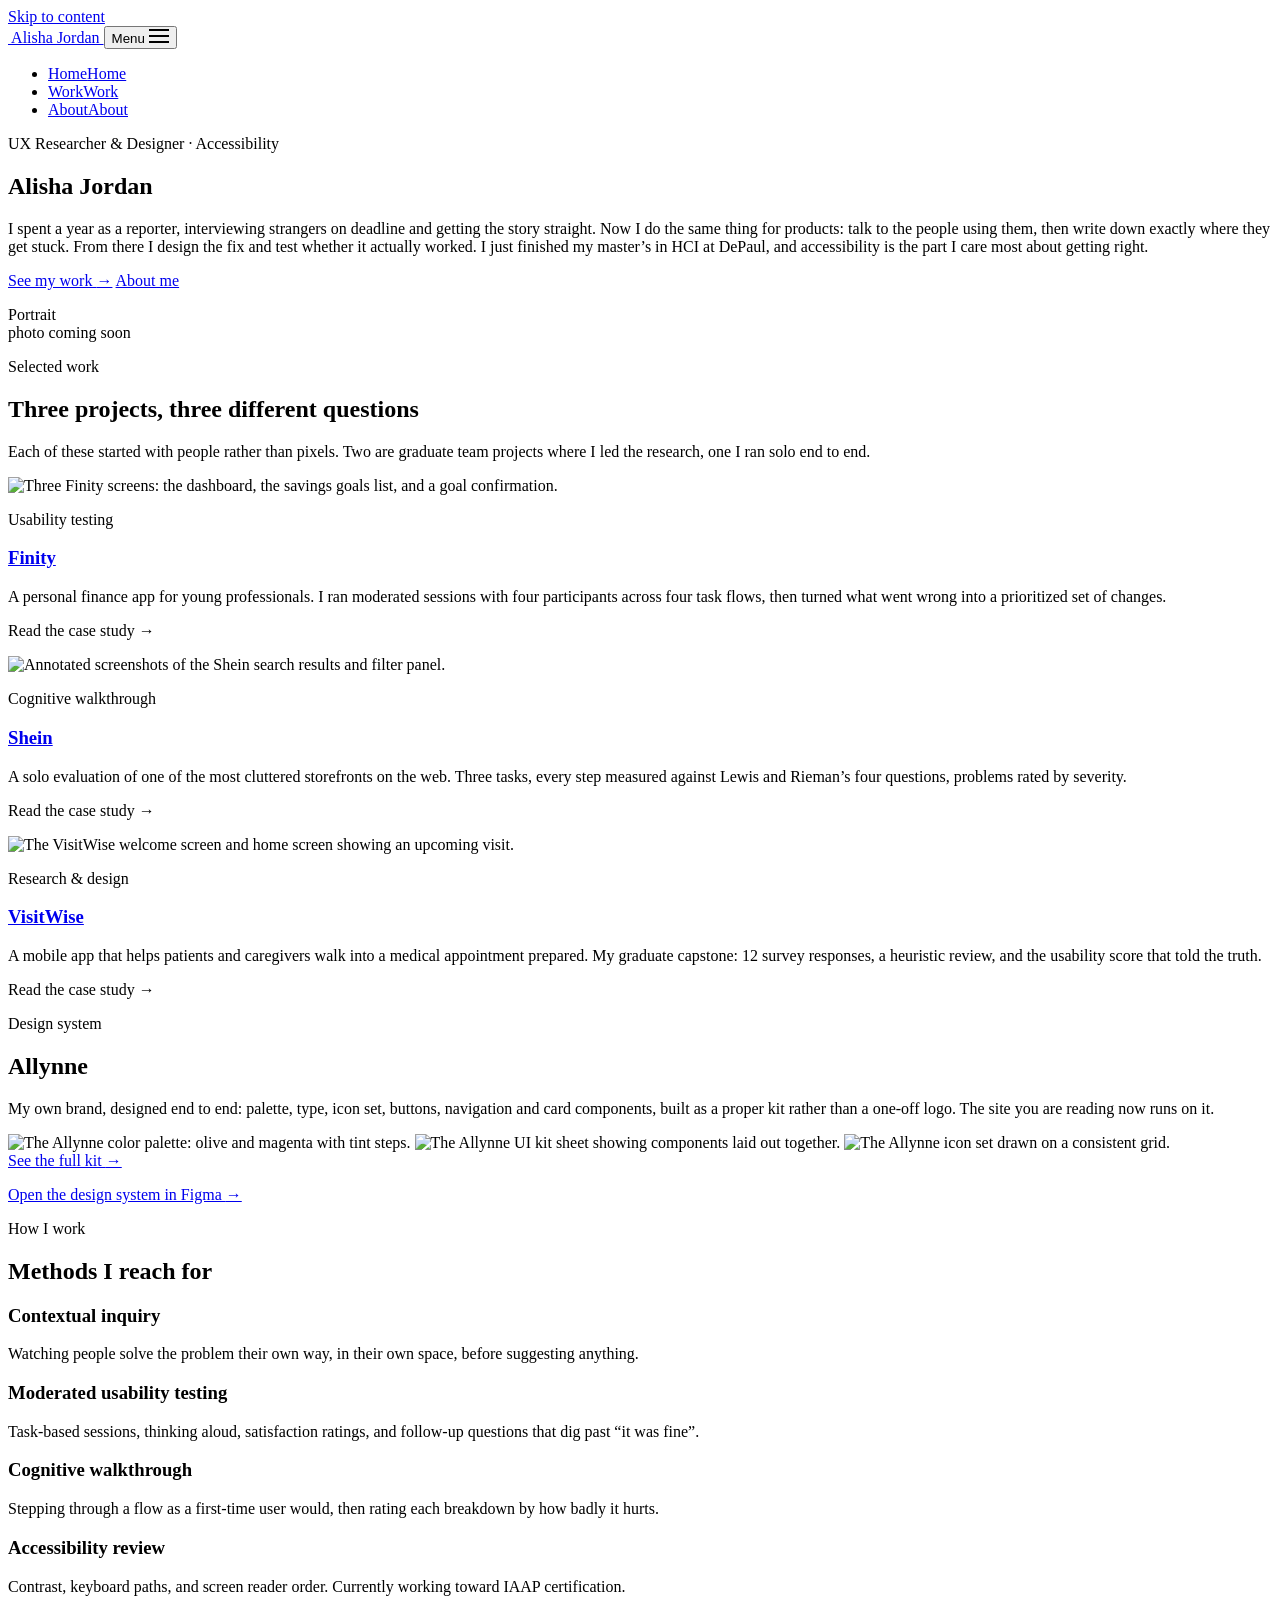
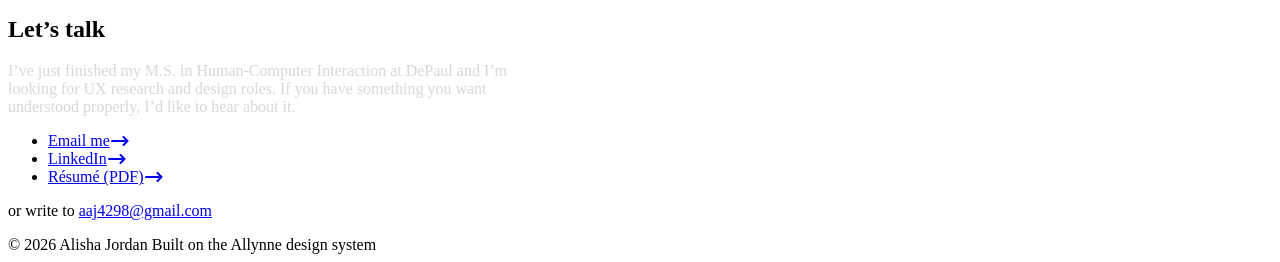
==== index.html @ c5fffb71 "Add files via upload" ====
<!DOCTYPE html>
<html lang="en">
<head>
<meta charset="utf-8">
<meta name="viewport" content="width=device-width, initial-scale=1">
<title>Alisha Jordan — UX Researcher &amp; Designer</title>
<meta name="description" content="Alisha Jordan is a UX researcher focused on accessibility. Case studies in usability testing, contextual inquiry and cognitive walkthrough.">
<link rel="icon" href="assets/img/favicon.png" type="image/png">
<link rel="stylesheet" href="css/style.css">
<script>document.documentElement.className += ' js';</script>
</head>
<body>

<a class="skip-link" href="#main">Skip to content</a>

<header class="nav">
  <div class="wrap nav__inner">
    <a class="nav__brand" href="index.html">
      <img src="assets/img/allynne-logo.png" alt="" width="34" aria-hidden="true">
      Alisha Jordan
    </a>

    <button class="nav__toggle" type="button" aria-expanded="false" aria-controls="nav-links">
      <span class="visually-hidden">Menu</span>
      <svg width="20" height="14" viewBox="0 0 20 14" fill="none" aria-hidden="true">
        <path d="M0 1h20M0 7h20M0 13h20" stroke="currentColor" stroke-width="2"/>
      </svg>
    </button>

    <nav aria-label="Main">
      <ul class="nav__links" id="nav-links">
        <li><a href="index.html" aria-current="page"><span class="nav__sweep" aria-hidden="true"></span><span class="nav__txt">Home</span><span class="nav__txt nav__txt--in" aria-hidden="true">Home</span></a></li>
        <li><a href="work.html"><span class="nav__sweep" aria-hidden="true"></span><span class="nav__txt">Work</span><span class="nav__txt nav__txt--in" aria-hidden="true">Work</span></a></li>
        <li><a href="about.html"><span class="nav__sweep" aria-hidden="true"></span><span class="nav__txt">About</span><span class="nav__txt nav__txt--in" aria-hidden="true">About</span></a></li>
      </ul>
    </nav>
  </div>
</header>

<main id="main">

  <!-- ------------------------------------------------------------ Hero -->
  <section class="hero hero--feature field">
    <div class="grain" aria-hidden="true"></div>
    <div class="wrap hero__grid">
      <div>
        <p class="hero__kicker rise" style="--d:.05s">UX Researcher &amp; Designer &middot; Accessibility</p>
        <h1 class="rise" style="--d:.14s">Alisha&nbsp;Jordan</h1>
        <p class="hero__lede rise" style="--d:.26s">
          I spent a year as a reporter, interviewing strangers on deadline and
          getting the story straight. Now I do the same thing for products:
          talk to the people using them, then write down exactly
          <span class="accent">where they get stuck</span>. From there I design
          the fix and test whether it actually worked. I just finished my
          master&rsquo;s in HCI at DePaul, and accessibility is the part I care
          most about getting right.
        </p>
        <div class="hero__actions rise" style="--d:.38s">
          <a class="btn" href="work.html">See my work <span class="arrow" aria-hidden="true">&rarr;</span></a>
          <a class="btn btn--ghost" href="about.html">About me</a>
        </div>
      </div>

      <div class="arch hero__portrait rise" style="--d:.32s">
        <!-- Professional photos arriving end of August; swap the <img> in here. -->
        <p>Portrait<br><span style="color:var(--ink-faint)">photo coming soon</span></p>
      </div>
    </div>
  </section>


  <!-- ---------------------------------------------------- Featured work -->
  <section class="section section--alt section--lift">
    <div class="wrap">
      <p class="eyebrow">Selected work</p>
      <h2>Three projects, three different questions</h2>
      <p class="prose" style="margin-top:var(--sp-3); color:var(--ink-soft);">
        Each of these started with people rather than pixels. Two are graduate team
        projects where I led the research, one I ran solo end to end.
      </p>

      <div class="cards cards--3" style="margin-top:var(--sp-6);">

        <article class="card reveal">
          <div class="card__media">
            <img src="assets/img/finity/card-thumb.jpg" alt="Three Finity screens: the dashboard, the savings goals list, and a goal confirmation." width="1200" height="750">
          </div>
          <div class="card__body">
            <p class="card__meta">Usability testing</p>
            <h3><a href="work/finity.html">Finity</a></h3>
            <p>
              A personal finance app for young professionals. I ran moderated
              sessions with four participants across four task flows, then turned
              what went wrong into a prioritized set of changes.
            </p>
            <p class="card__foot">Read the case study &rarr;</p>
          </div>
        </article>

        <article class="card reveal">
          <div class="card__media">
            <img src="assets/img/shein/walkthrough-2.jpg" alt="Annotated screenshots of the Shein search results and filter panel." width="1600" height="900">
          </div>
          <div class="card__body">
            <p class="card__meta">Cognitive walkthrough</p>
            <h3><a href="work/shein.html">Shein</a></h3>
            <p>
              A solo evaluation of one of the most cluttered storefronts on the
              web. Three tasks, every step measured against Lewis and Rieman&rsquo;s
              four questions, problems rated by severity.
            </p>
            <p class="card__foot">Read the case study &rarr;</p>
          </div>
        </article>

        <article class="card reveal">
          <div class="card__media">
            <img src="assets/img/visitwise/card-thumb.png" alt="The VisitWise welcome screen and home screen showing an upcoming visit." loading="lazy" width="894" height="558">
          </div>
          <div class="card__body">
            <p class="card__meta">Research &amp; design</p>
            <h3><a href="work/visitwise.html">VisitWise</a></h3>
            <p>
              A mobile app that helps patients and caregivers walk into a medical
              appointment prepared. My graduate capstone: 12 survey responses, a
              heuristic review, and the usability score that told the truth.
            </p>
            <p class="card__foot">Read the case study &rarr;</p>
          </div>
        </article>

      </div>
    </div>
  </section>

  <!-- ------------------------------------------------------ Design system -->
  <section class="section">
    <div class="wrap">
      <p class="eyebrow">Design system</p>
      <h2>Allynne</h2>
      <p class="prose" style="margin-top:var(--sp-3); color:var(--ink-soft);">
        My own brand, designed end to end: palette, type, icon set, buttons,
        navigation and card components, built as a proper kit rather than a
        one-off logo. The site you are reading now runs on it.
      </p>

      <div class="ds-strip">
        <img src="assets/img/allynne/palette.jpg" alt="The Allynne color palette: olive and magenta with tint steps." loading="lazy" width="1400" height="1171">
        <img src="assets/img/allynne/ui-kit.jpg" alt="The Allynne UI kit sheet showing components laid out together." loading="lazy" width="1400" height="1168">
        <img src="assets/img/allynne/icons.jpg" alt="The Allynne icon set drawn on a consistent grid." loading="lazy" width="948" height="1216">
      </div>

      <p style="margin-top:var(--sp-5)">
        <a class="btn btn--ghost" href="work.html#allynne">See the full kit <span class="arrow" aria-hidden="true">&rarr;</span></a>
      </p>

      <p style="margin-top:var(--sp-4)">
        <a class="link-arrow" href="https://www.figma.com/design/tZJd2OL3poO8KUGOHp6q8k/HCI-472-_-Design-Phase-1?node-id=2003-410&amp;t=NNsHf7MEK6D7reAD-1" rel="noopener">
          Open the design system in Figma <span aria-hidden="true">&rarr;</span>
        </a>
      </p>
    </div>
  </section>

  <!-- --------------------------------------------------------- Methods -->
  <section class="section section--alt">
    <div class="wrap">
      <p class="eyebrow">How I work</p>
      <h2>Methods I reach for</h2>

      <div class="methods">
        <div class="method reveal">
          <h3>Contextual inquiry</h3>
          <p>Watching people solve the problem their own way, in their own space, before suggesting anything.</p>
        </div>
        <div class="method reveal">
          <h3>Moderated usability testing</h3>
          <p>Task-based sessions, thinking aloud, satisfaction ratings, and follow-up questions that dig past &ldquo;it was fine&rdquo;.</p>
        </div>
        <div class="method reveal">
          <h3>Cognitive walkthrough</h3>
          <p>Stepping through a flow as a first-time user would, then rating each breakdown by how badly it hurts.</p>
        </div>
        <div class="method reveal">
          <h3>Accessibility review</h3>
          <p>Contrast, keyboard paths, and screen reader order. Currently working toward IAAP certification.</p>
        </div>
      </div>
    </div>
  </section>

</main>

<!-- ------------------------------------------------------------- Footer -->
<footer class="footer">
  <div class="wrap footer__grid">
    <div>
      <h2>Let&rsquo;s talk</h2>
      <p style="color:#D8D8D8; max-width:32rem;">
        I&rsquo;ve just finished my M.S. in Human-Computer Interaction at DePaul
        and I&rsquo;m looking for UX research and design roles. If you have something
        you want understood properly, I&rsquo;d like to hear about it.
      </p>
    </div>
    <div>
      <ul class="footer__contact">
        <li><a class="cta cta--primary" href="mailto:aaj4298@gmail.com">
          <span class="cta__fill" aria-hidden="true"></span>
          <span class="cta__label">Email me</span><svg class="cta__arrow" width="22" height="10" viewBox="0 0 22 10" fill="none" aria-hidden="true"><path class="cta__shaft" d="M15 5H2" stroke="currentColor" stroke-width="2" stroke-linecap="round"/><path class="cta__head" d="M13.5 1 17.5 5l-4 4" stroke="currentColor" stroke-width="2" stroke-linecap="round" stroke-linejoin="round"/></svg>
        </a></li>
        <li><a class="cta" href="https://www.linkedin.com/in/alishajordan326" rel="noopener">
          <span class="cta__fill" aria-hidden="true"></span>
          <span class="cta__label">LinkedIn</span><svg class="cta__arrow" width="22" height="10" viewBox="0 0 22 10" fill="none" aria-hidden="true"><path class="cta__shaft" d="M15 5H2" stroke="currentColor" stroke-width="2" stroke-linecap="round"/><path class="cta__head" d="M13.5 1 17.5 5l-4 4" stroke="currentColor" stroke-width="2" stroke-linecap="round" stroke-linejoin="round"/></svg>
        </a></li>
        <li><a class="cta" href="assets/docs/alisha-jordan-resume.pdf">
          <span class="cta__fill" aria-hidden="true"></span>
          <span class="cta__label">R&eacute;sum&eacute; (PDF)</span><svg class="cta__arrow" width="22" height="10" viewBox="0 0 22 10" fill="none" aria-hidden="true"><path class="cta__shaft" d="M15 5H2" stroke="currentColor" stroke-width="2" stroke-linecap="round"/><path class="cta__head" d="M13.5 1 17.5 5l-4 4" stroke="currentColor" stroke-width="2" stroke-linecap="round" stroke-linejoin="round"/></svg>
        </a></li>
      </ul>
      <p class="footer__addr">or write to <a href="mailto:aaj4298@gmail.com">aaj4298@gmail.com</a></p>
    </div>
  </div>
  <div class="wrap footer__note">
    <span>&copy; 2026 Alisha Jordan</span>
    <span>Built on the Allynne design system</span>
  </div>
</footer>

<script src="js/main.js"></script>
</body>
</html>
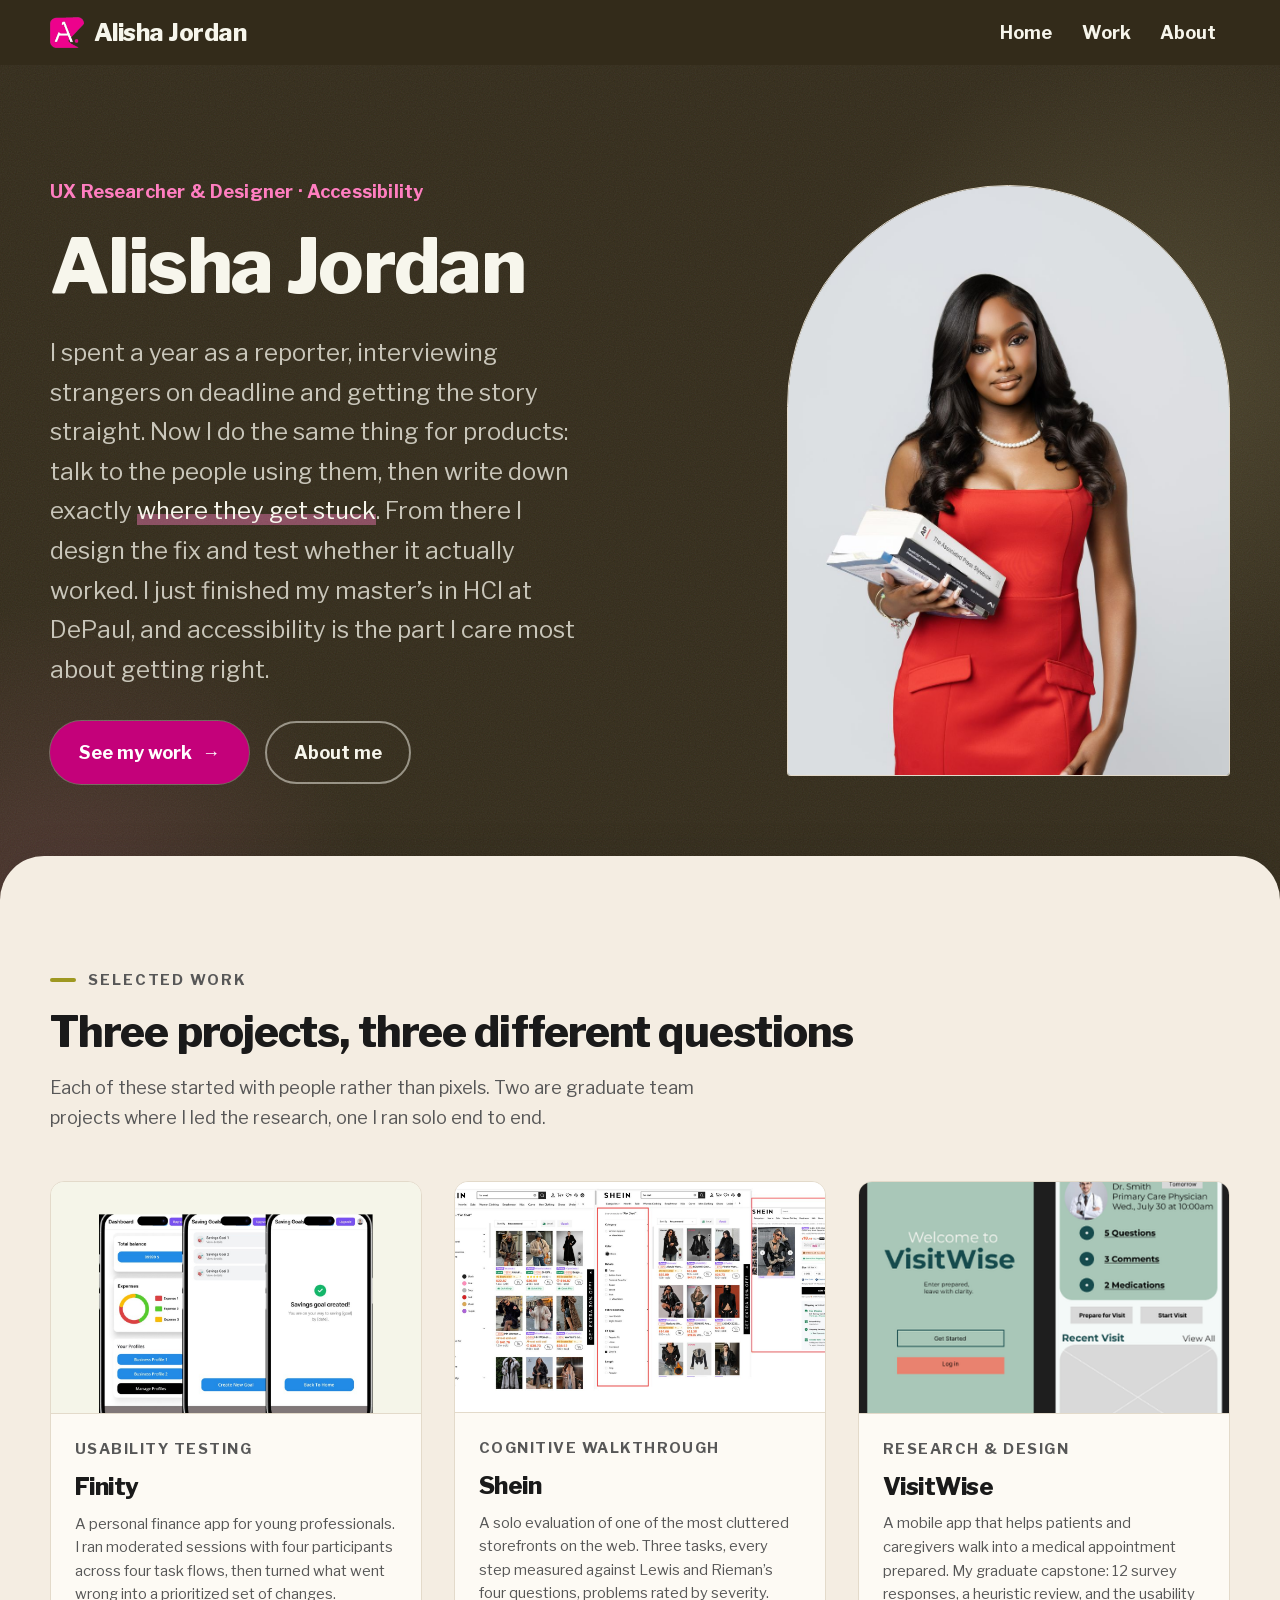
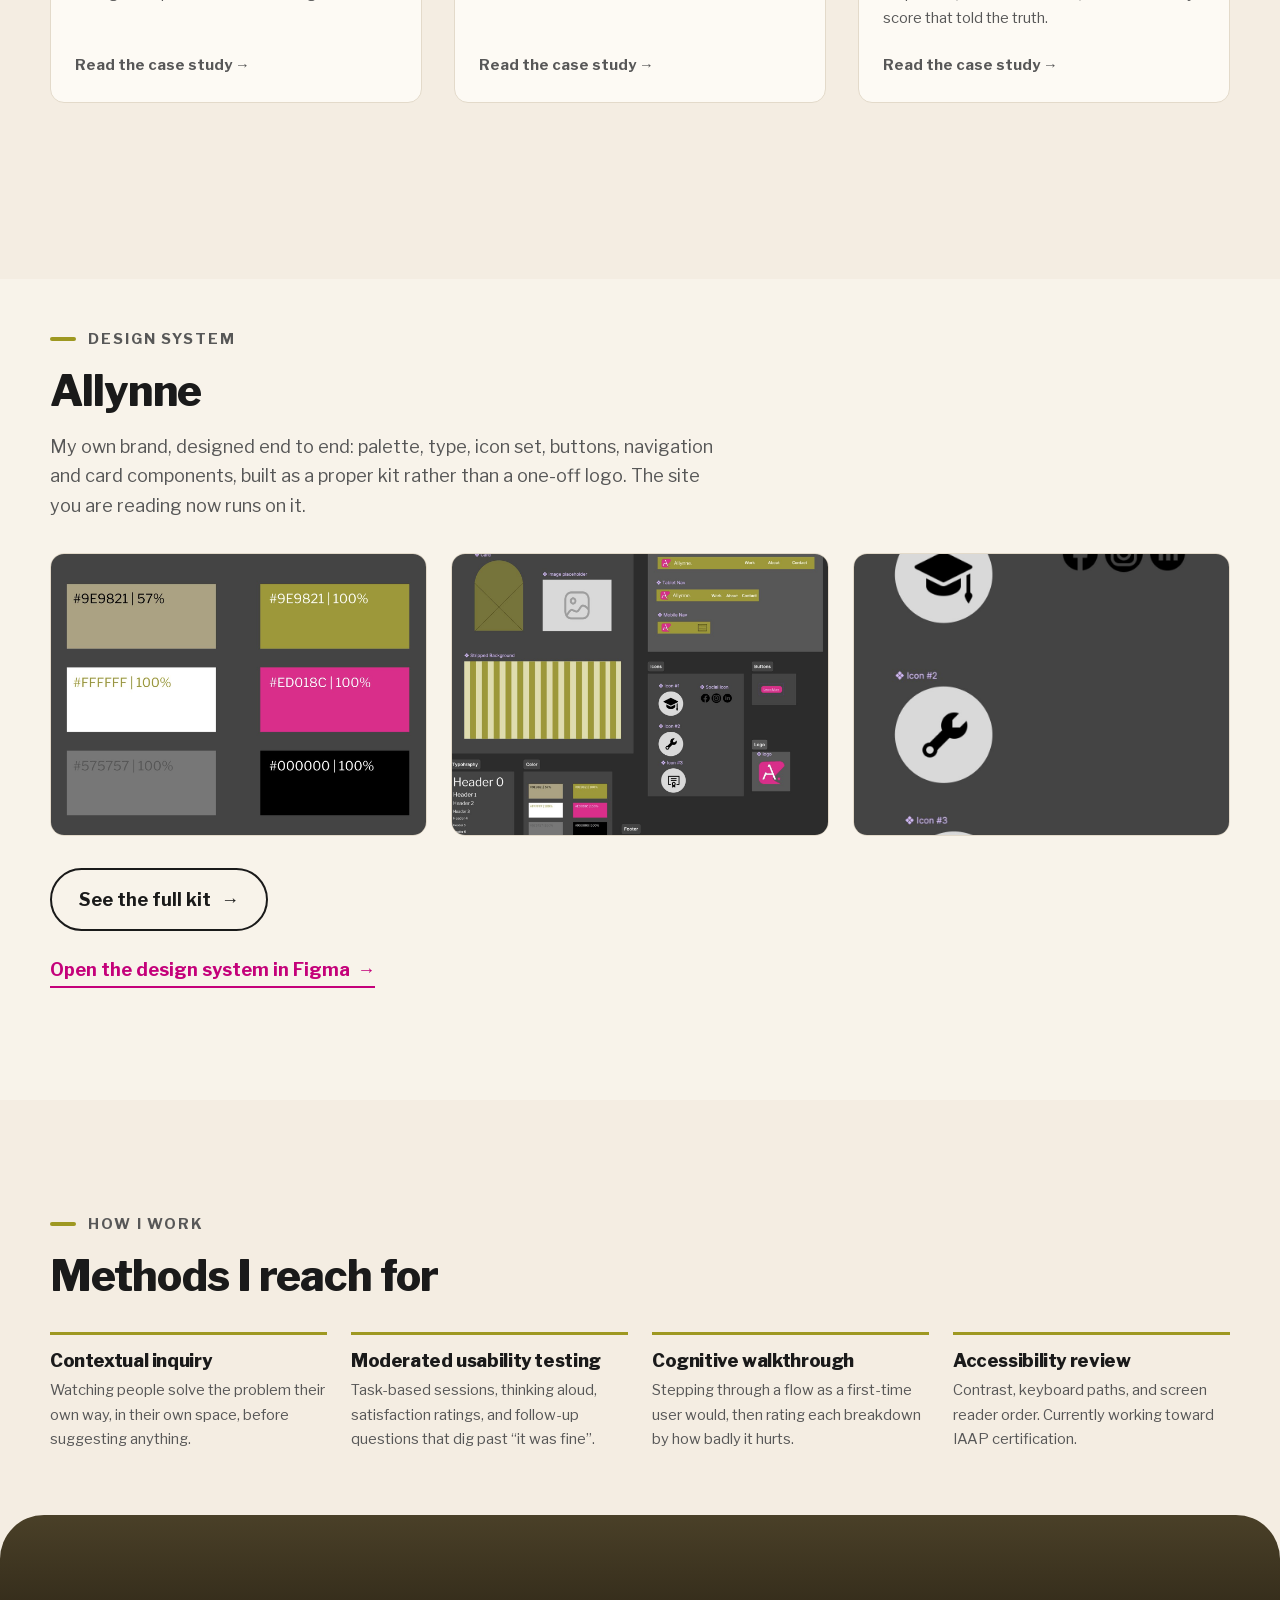
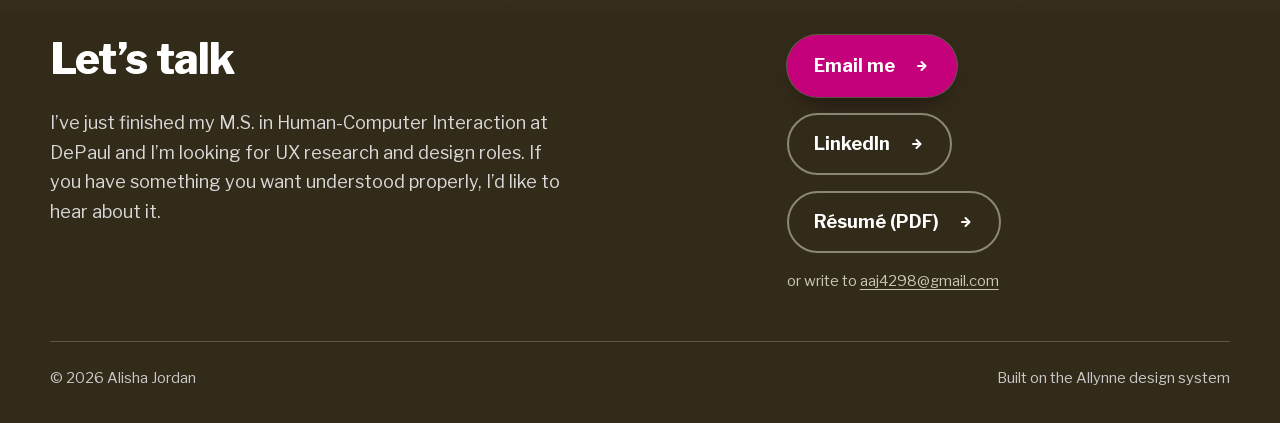
==== commit 3bc6bdf5: "Add Alisha's portraits to the home hero and the about deck Four crops at 3:4 so they fill the arch. " ====
--- a/index.html
+++ b/index.html
@@ -62,8 +62,8 @@
       </div>
 
       <div class="arch hero__portrait rise" style="--d:.32s">
-        <!-- Professional photos arriving end of August; swap the <img> in here. -->
-        <p>Portrait<br><span style="color:var(--ink-faint)">photo coming soon</span></p>
+        <img src="assets/img/portrait/hero.jpg" width="1000" height="1333"
+             alt="Alisha Jordan, holding a stack of books that includes Designing with the Mind in Mind and The Associated Press Stylebook.">
       </div>
     </div>
   </section>
--- a/css/style.css
+++ b/css/style.css
@@ -0,0 +1,1643 @@
+/* ==========================================================================
+   Alisha Jordan — UX Portfolio
+   Built on the Allynne design system (olive + magenta, Libre Franklin)
+
+   Contrast note: the brand olive (#9E9821) is 3.0:1 on white and the brand
+   magenta (#ED018C) is 4.2:1. Both fall under the WCAG AA 4.5:1 threshold for
+   body text, so they are used for large headings, buttons and decoration only.
+   Links and small text use --magenta-deep (#C4017A, 5.8:1) instead. The nav and
+   the heroes are a dark band, and everything sitting on it has its own token in
+   section 9c rather than borrowing one of these. Greys were checked against
+   --paper-alt and --magenta-wash, not just white, because a tinted background
+   quietly costs about 0.2 of a ratio point.
+   ========================================================================== */
+
+/* --------------------------------------------------------------- 1. Font */
+
+@font-face {
+  font-family: 'Libre Franklin';
+  src: url('../assets/fonts/libre-franklin-latin.woff2') format('woff2-variations'),
+       url('../assets/fonts/libre-franklin-latin.woff2') format('woff2');
+  font-weight: 400 800;
+  font-style: normal;
+  font-display: swap;
+}
+
+/* ------------------------------------------------------------- 2. Tokens */
+
+:root {
+  /* Brand */
+  --olive:        #9E9821;
+  --olive-deep:   #6E6A17;   /* AA-safe under white text */
+  --olive-57:     #ADA675;   /* the 57% swatch from her palette, flattened */
+  --olive-wash:   #EFE7D8;   /* image beds and the portrait arch */
+  --magenta:      #ED018C;   /* decoration only: 4.2:1 is too low for text */
+  --magenta-deep: #C4017A;   /* AA-safe for links, small text and buttons */
+  --magenta-dark: #A30165;   /* button hover */
+  --magenta-wash: #FDF0F7;
+
+  /* Ink */
+  --ink:       #1A1A1A;      /* 17.4:1 on paper */
+  --ink-soft:  #575757;      /*  7.2:1 on paper */
+  --ink-faint: #636363;      /*  4.6:1 on the deepest wash, 6.1:1 on paper */
+
+  /* Surfaces. A tonal ladder, not a set of unrelated backgrounds. Pure white
+     is deliberately absent: it was the reason the page fell off a cliff from
+     the hero into the body, and a warm off-white is the current answer to that
+     everywhere (it is what Pantone named for 2026). Adjacent surfaces are
+     never more than a small step apart, so scrolling never snaps.
+
+     Warm clay rather than a cool grey, because the palette was olive, magenta
+     and white with nothing in the middle. Clay is that middle register, and
+     magenta sits far better on a warm cream than on a cold one. */
+  --canvas:    #F8F3EA;      /* the page behind everything */
+  --paper:     #FDFAF4;      /* cards, the panel that lifts out of the hero */
+  --paper-alt: #F4EDE2;      /* alternating sections */
+  --rule:      #E3DACA;
+  --ink-deep-olive: #332B1A;  /* footer: the dark end of the same warm family */
+  --night-cream:    #F7F6EC;  /* type and fills on the footer */
+
+  /* The band: nav and every hero. It is --ink-deep-olive on purpose, the same
+     value the footer already uses, so the page opens and closes on one surface.
+     Everything that sits on it gets a token here rather than a one-off colour,
+     which is what makes the band a single decision instead of thirty. */
+  --hero-band:      #332B1A;
+  --band-ink:       #F7F6EC;  /* 12.9:1 -- headings, the name, fact values */
+  --band-ink-soft:  #C9C6BA;  /*  8.2:1 -- ledes, eyebrows, fact labels */
+  --band-accent:    #FF7EC0;  /*  6.0:1 -- the magenta, lifted to clear AA here */
+  --band-marker:    #ADA675;  /*  5.7:1 -- her 57% olive swatch, the eyebrow bar */
+  --band-rule:      rgba(247, 246, 236, .22);
+
+  /* Type scale (fluid) */
+  --step--1: clamp(0.83rem, 0.79rem + 0.18vw, 0.92rem);
+  --step-0:  clamp(1rem, 0.96rem + 0.22vw, 1.13rem);
+  --step-1:  clamp(1.25rem, 1.16rem + 0.44vw, 1.5rem);
+  --step-2:  clamp(1.56rem, 1.4rem + 0.8vw, 2.0rem);
+  --step-3:  clamp(1.95rem, 1.68rem + 1.35vw, 2.66rem);
+  --step-4:  clamp(2.44rem, 2.0rem + 2.2vw, 3.55rem);
+  --step-5:  clamp(3.05rem, 2.35rem + 3.5vw, 4.74rem);
+
+  /* Space */
+  --sp-1: 0.5rem;  --sp-2: 0.75rem; --sp-3: 1rem;   --sp-4: 1.5rem;
+  --sp-5: 2rem;    --sp-6: 3rem;    --sp-7: 4.5rem; --sp-8: 7rem;
+
+  /* Layout */
+  --wide:  1180px;
+  --prose: 42rem;
+  --radius: 14px;
+
+  /* How far the section below the hero overlaps it, and how round its top
+     corners are. Read by both the hero's bottom padding and the panel. */
+  --lift:    3rem;
+  --panel-r: 2.75rem;
+
+  --shadow: 0 1px 2px rgba(26,26,26,.05), 0 8px 24px -12px rgba(26,26,26,.18);
+  --ease: cubic-bezier(.2, .7, .3, 1);
+}
+
+/* -------------------------------------------------------------- 3. Reset */
+
+*, *::before, *::after { box-sizing: border-box; }
+* { margin: 0; }
+
+html { -webkit-text-size-adjust: 100%; scroll-behavior: smooth; }
+@media (prefers-reduced-motion: reduce) { html { scroll-behavior: auto; } }
+
+body {
+  font-family: 'Libre Franklin', 'Helvetica Neue', Arial, system-ui, sans-serif;
+  font-size: var(--step-0);
+  line-height: 1.65;
+  color: var(--ink);
+  background: var(--canvas);
+  -webkit-font-smoothing: antialiased;
+  text-rendering: optimizeLegibility;
+}
+
+img, svg, video { display: block; max-width: 100%; height: auto; }
+input, button, textarea, select { font: inherit; color: inherit; }
+h1, h2, h3, h4 { line-height: 1.14; font-weight: 800; letter-spacing: -0.021em; }
+h1 { font-size: var(--step-5); }
+h2 { font-size: var(--step-3); }
+h3 { font-size: var(--step-1); }
+p  { text-wrap: pretty; }
+h1, h2, h3, h4 { text-wrap: balance; }
+
+/* ------------------------------------------------------ 4. A11y utilities */
+
+.skip-link {
+  position: absolute; left: var(--sp-3); top: -100%;
+  z-index: 100; padding: var(--sp-2) var(--sp-4);
+  background: var(--ink); color: #fff; border-radius: 0 0 8px 8px;
+  text-decoration: none; font-weight: 600;
+}
+.skip-link:focus { top: 0; }
+
+.visually-hidden {
+  position: absolute !important; width: 1px; height: 1px;
+  padding: 0; margin: -1px; overflow: hidden;
+  clip: rect(0 0 0 0); white-space: nowrap; border: 0;
+}
+
+:focus-visible {
+  outline: 3px solid var(--magenta-deep);
+  outline-offset: 3px;
+  border-radius: 3px;
+}
+/* The nav used to need a white ring because magenta on the deepened olive was
+   1.9:1. On the lighter bar the standard ring is 3.8:1 and stays. */
+
+/* --------------------------------------------------------- 5. Layout bits */
+
+.wrap  { width: min(100% - 2.5rem, var(--wide)); margin-inline: auto; }
+.prose { width: min(100%, var(--prose)); }
+.section { padding-block: var(--sp-8); }
+.section--tight { padding-block: var(--sp-7); }
+.section--alt { background: var(--paper-alt); }
+
+.rule { border: 0; border-top: 1px solid var(--rule); }
+
+/* Eyebrow label — the small olive marker used above section headings */
+.eyebrow {
+  display: flex; align-items: center; gap: var(--sp-2);
+  font-size: var(--step--1); font-weight: 700;
+  letter-spacing: .13em; text-transform: uppercase;
+  color: var(--ink-soft); margin-bottom: var(--sp-3);
+}
+.eyebrow::before {
+  content: ''; width: 26px; height: 4px; flex: none;
+  background: var(--olive); border-radius: 2px;
+}
+/* Inside the dark band the marker switches to --band-marker: see 9c. */
+
+/* ------------------------------------------------------------- 6. Buttons */
+
+.btn {
+  display: inline-flex; align-items: center; gap: .55em;
+  padding: .8em 1.5em;
+  background: var(--magenta-deep); color: #fff;
+  font-weight: 700; text-decoration: none;
+  border: 2px solid var(--magenta-deep); border-radius: 999px;
+  cursor: pointer;
+  transition: transform .18s var(--ease), background-color .18s var(--ease);
+}
+.btn:hover { background: var(--magenta-dark); border-color: var(--magenta-dark); transform: translateY(-2px); }
+.btn:active { transform: translateY(0); }
+
+.btn--ghost { background: transparent; color: var(--ink); border-color: var(--ink); }
+.btn--ghost:hover { background: var(--ink); color: #fff; border-color: var(--ink); }
+
+.btn .arrow { transition: transform .18s var(--ease); }
+.btn:hover .arrow { transform: translateX(3px); }
+
+@media (prefers-reduced-motion: reduce) {
+  .btn, .btn .arrow { transition: none; }
+  .btn:hover { transform: none; }
+}
+
+/* --------------------------------------------------------------- 7. Links */
+
+a { color: var(--magenta-deep); }
+a:hover { color: var(--ink); }
+
+.link-arrow {
+  display: inline-flex; align-items: center; gap: .4em;
+  font-weight: 700; text-decoration: none;
+  border-bottom: 2px solid currentColor; padding-bottom: 1px;
+}
+
+/* ------------------------------------------------------------ 8. Site nav */
+
+/* The bar is the same colour as the hero, with no rule between them, so the top
+   of every page is one unbroken block rather than a band sitting on a page.
+   Once you scroll past the hero it separates itself: the dark bar over the
+   cream body is a clear step without needing a border. Everything that changes
+   colour with the band is in 9c, not here. */
+.nav {
+  position: sticky; top: 0; z-index: 50;
+  background: var(--hero-band);
+}
+.nav__inner {
+  display: flex; align-items: center; justify-content: space-between;
+  gap: var(--sp-4); padding-block: .7rem;
+}
+.nav__brand {
+  display: inline-flex; align-items: center; gap: .6rem;
+  text-decoration: none; color: var(--ink); font-weight: 800;
+  font-size: var(--step-1); letter-spacing: -.02em;
+}
+.nav__brand img { width: 34px; height: auto; }
+.nav__brand:hover { color: var(--ink); }
+
+.nav__links { display: flex; gap: .15rem; list-style: none; padding: 0; }
+.nav__links a {
+  position: relative; display: block; isolation: isolate;
+  color: var(--ink); text-decoration: none; font-weight: 700;
+  padding: .35em .75em;
+  border-radius: 8px;
+}
+/* Both label colours come from 9c, because they depend on the band. */
+.nav__links a:hover { color: inherit; }
+
+/* No visual marker on the current page, by choice: all three links read the
+   same at rest. aria-current stays on the link in the markup, so screen readers
+   still announce which page you are on. */
+
+/* ---------------------------------------------------- 8b. Nav hover sweep
+
+   Four layers, same idea as the Framer Motion reference: the label lifts away,
+   a magenta panel swings up behind it, an ink panel follows, and a second copy
+   of the label rises into place on top. Done with transforms and opacity only,
+   so it stays on the compositor.
+
+   Scoped to devices that actually hover, so a phone tap never parks a link in
+   its hover state, and mirrored on :focus-visible so keyboards get it too.
+   -------------------------------------------------------------------- */
+
+.nav__txt { position: relative; z-index: 2; display: block; }
+
+.nav__txt--in {
+  position: absolute; inset: 0; z-index: 2;
+  display: grid; place-items: center;
+}
+
+/* Three panels fan in one after another, so the sweep reads as her palette
+   rather than as two flat colors: the pale olive wash flashes first, the brand
+   magenta crosses over it, and the ink panel lands last and stays.
+   ::after paints over ::before, so ink goes in ::after. */
+.nav__sweep { position: absolute; inset: 0; z-index: 1; border-radius: inherit; }
+.nav__sweep { background: var(--olive-wash); }
+.nav__sweep::before,
+.nav__sweep::after { content: ''; position: absolute; inset: 0; }
+.nav__sweep::before { background: var(--magenta); }
+.nav__sweep::after  { background: var(--ink); }
+
+@media (hover: hover) and (pointer: fine) and (min-width: 46.01rem) {
+  .nav__links a { overflow: hidden; }
+
+  /* The reference easing, and a bezier that overshoots slightly to stand in
+     for the spring. */
+  .nav__links a > * {
+    --sweep-ease: cubic-bezier(.32, .72, 0, 1);
+    --sweep-spring: cubic-bezier(.22, 1.2, .36, 1);
+    will-change: transform;
+  }
+
+  .nav__txt {
+    transition: transform .55s var(--sweep-spring);
+  }
+  .nav__txt--in {
+    transform: translateY(180%) rotate(-60deg) scale(.5);
+    transition: transform .55s var(--sweep-spring);
+  }
+  /* Parked well clear of the box: at 1.5x width a -40deg rotation swings a
+     corner roughly 53px above the panel's own centre, which is enough to peek
+     back through the clip at a smaller offset. */
+  .nav__sweep {
+    transform: translateY(200%) rotate(-40deg) scaleX(1.5);
+    transition: transform .5s var(--sweep-ease);
+  }
+  .nav__sweep::before {
+    transform: translateY(150%) rotate(-55deg) scaleX(1.3);
+    transition: transform .52s var(--sweep-ease) .07s;
+  }
+  .nav__sweep::after {
+    transform: translateY(190%) rotate(-70deg) scaleX(1.25);
+    transition: transform .54s var(--sweep-ease) .14s;
+  }
+
+  .nav__links a:hover .nav__txt,
+  .nav__links a:focus-visible .nav__txt {
+    transform: translateY(-150%) rotate(-30deg) scale(.5);
+  }
+  .nav__links a:hover .nav__txt--in,
+  .nav__links a:focus-visible .nav__txt--in {
+    transform: translateY(0) rotate(0deg) scale(1);
+  }
+  .nav__links a:hover .nav__sweep,
+  .nav__links a:focus-visible .nav__sweep {
+    transform: translateY(0) rotate(0deg) scaleX(1.5);
+  }
+  .nav__links a:hover .nav__sweep::before,
+  .nav__links a:focus-visible .nav__sweep::before {
+    transform: translateY(0) rotate(0deg) scaleX(1.3);
+  }
+  .nav__links a:hover .nav__sweep::after,
+  .nav__links a:focus-visible .nav__sweep::after {
+    transform: translateY(0) rotate(0deg) scaleX(1.25);
+  }
+}
+
+/* Motion off: nothing travels. The sweep becomes a plain fill that switches on
+   under the label, and the second copy of the label is dropped entirely.
+   These selectors deliberately mirror the hover rules above, because a shorter
+   selector would lose to them and leave the label flying off a pill with
+   nothing written on it. */
+@media (prefers-reduced-motion: reduce) {
+  .nav__links a > * { transition: none !important; }
+  .nav__txt--in { display: none; }
+
+  .nav__txt,
+  .nav__links a:hover .nav__txt,
+  .nav__links a:focus-visible .nav__txt { transform: none; }
+
+  .nav__sweep,
+  .nav__links a:hover .nav__sweep,
+  .nav__links a:focus-visible .nav__sweep { transform: none; }
+  .nav__sweep::before,
+  .nav__links a:hover .nav__sweep::before,
+  .nav__links a:focus-visible .nav__sweep::before { transform: none; }
+  .nav__sweep::after,
+  .nav__links a:hover .nav__sweep::after,
+  .nav__links a:focus-visible .nav__sweep::after { transform: none; }
+
+  .nav__sweep { opacity: 0; }
+  .nav__links a:hover .nav__sweep,
+  .nav__links a:focus-visible .nav__sweep { opacity: 1; }
+  /* No second label here, so the original one has to survive the ink panel. */
+  .nav__links a:hover .nav__txt,
+  .nav__links a:focus-visible .nav__txt { color: #fff; }
+}
+
+.nav__toggle { display: none; }
+
+@media (max-width: 46rem) {
+  .nav__toggle {
+    display: inline-flex; align-items: center; justify-content: center;
+    width: 44px; height: 44px; padding: 0;
+    background: transparent; border: 2px solid rgba(26,26,26,.45);
+    border-radius: 8px; color: var(--ink); cursor: pointer;
+  }
+  .nav__links {
+    position: absolute; inset: 100% 0 auto 0;
+    flex-direction: column; gap: 0;
+    background: var(--hero-band); border-bottom: 1px solid rgba(26,26,26,.14);
+    padding: var(--sp-2) 1.25rem var(--sp-4);
+  }
+  .nav__links[hidden] { display: none; }
+  .nav__links a { display: block; padding: .7em 0; border-bottom: 1px solid rgba(26,26,26,.18); border-radius: 0; }
+  .nav__links .nav__sweep, .nav__links .nav__txt--in { display: none; }
+}
+
+/* ---------------------------------------------------------------- 9. Hero */
+
+.hero { padding-block: var(--sp-8) var(--sp-7); position: relative; overflow: clip; }
+.hero__grid { display: grid; gap: var(--sp-6); grid-template-columns: 1fr; align-items: center; }
+@media (min-width: 60rem) { .hero__grid { grid-template-columns: 1.2fr .8fr; gap: var(--sp-7); } }
+
+.hero__kicker {
+  font-size: var(--step-0); font-weight: 700; color: var(--magenta-deep);
+  letter-spacing: .01em; margin-bottom: var(--sp-3);
+}
+.hero h1 { margin-bottom: var(--sp-4); }
+/* .hero, not .hero h1: the highlighted phrase lives in the lede. It was
+   scoped to the headline and had therefore never rendered once. */
+.hero .accent {
+  background: linear-gradient(transparent 62%, rgba(237,1,140,.22) 62%);
+}
+.hero__lede { font-size: var(--step-1); color: var(--ink-soft); max-width: 34rem; }
+.hero__actions { display: flex; flex-wrap: wrap; gap: var(--sp-3); margin-top: var(--sp-5); }
+
+/* The arch — lifted from the Card component in her Allynne UI kit */
+.arch {
+  border-radius: 999px 999px var(--radius) var(--radius);
+  overflow: clip;
+  background: var(--olive-wash);
+}
+/* White, not the wash it inherits from .arch -- the hero behind it is that
+   wash now, so the placeholder would otherwise vanish into it. A real photo
+   covers this anyway. */
+.hero__portrait {
+  background: var(--paper);
+  aspect-ratio: 3 / 4;
+  display: grid; place-items: center;
+  border: 1px solid var(--rule);
+  color: var(--ink-faint); font-size: var(--step--1); text-align: center;
+  padding: var(--sp-4);
+}
+/* Keep the portrait from swallowing the fold on phones. */
+@media (max-width: 60rem) {
+  .hero__portrait { width: min(100%, 17rem); margin-inline: auto; }
+}
+.hero__portrait img { width: 100%; height: 100%; object-fit: cover; }
+/* The padding above is breathing room for the "photo coming soon" placeholder.
+   Once a real photo is in, it reads as a cream mat that squares off the bottom
+   corners and fights the arch, so a frame holding an image loses it. The
+   placeholder rules stay put for anyone who swaps a photo back out. */
+.hero__portrait:has(img), .deck__card:has(img) { padding: 0; }
+
+/* ------------------------------------------------- 9b. Section hand-off
+
+   The hero used to end on a 16px checkered stripe. It read as the bottom of
+   the page, which is the opposite of what a divider should do, so the seam is
+   now a raised panel instead: the section below the hero has rounded top
+   corners, overlaps the hero, and casts a soft shadow up onto it. Scrolling
+   past the hero then feels like one surface sliding over another rather than
+   two blocks meeting at a line.
+
+   The panel is a pseudo-element rather than a background on the section
+   itself, because the case studies keep a position:sticky rail inside this
+   same section and an animated transform on an ancestor would drag it along.
+   ---------------------------------------------------------------------- */
+
+.section--lift {
+  position: relative;
+  z-index: 1;
+  margin-top: calc(var(--lift) * -1);
+  padding-top: var(--sp-8);
+  background: none;                    /* the panel carries the colour now */
+}
+.section--lift > * { position: relative; z-index: 1; }
+
+.section--lift::before {
+  content: '';
+  position: absolute;
+  inset: 0 0 -4rem 0;                  /* slack, so the rise never shows a gap */
+  z-index: 0;
+  background: var(--paper);
+  border-radius: var(--panel-r) var(--panel-r) 0 0;
+  box-shadow: 0 -18px 40px -26px rgba(26,26,26,.22);
+}
+.section--lift.section--alt::before { background: var(--paper-alt); }
+
+/* The panel bleeds 4rem past its own box, so everything after it has to sit
+   above it in the paint order. */
+main > .section--lift ~ * { position: relative; z-index: 2; }
+
+/* Room for the overlap, plus the band down the hero. It does two jobs: the top
+   of every page gets a surface of its own instead of flat white, and the panel
+   edge below reads where both surfaces would otherwise be the same cream.
+
+   One colour, edge to edge. A gradient behind the headline reads as a shadow
+   falling on a page rather than a coloured surface, and it eats the colour: an
+   earlier version was down to a barely-tinted cream by 40% of the way down. */
+.hero, .case-hero {
+  padding-bottom: calc(var(--sp-7) + var(--lift));
+  background: var(--hero-band);
+}
+
+/* The landing page carries a touch more of the bloom than the interiors. */
+.hero--feature.field::before {
+  background: radial-gradient(circle, rgba(173,166,117,.20), rgba(173,166,117,0) 64%);
+}
+
+/* ------------------------------------------------------------ 10. Work cards */
+
+.cards { display: grid; gap: var(--sp-5); grid-template-columns: 1fr; }
+@media (min-width: 48rem) { .cards { grid-template-columns: repeat(2, 1fr); } }
+@media (min-width: 68rem) { .cards--3 { grid-template-columns: repeat(3, 1fr); } }
+
+.card {
+  display: flex; flex-direction: column;
+  background: var(--paper); border: 1px solid var(--rule);
+  border-radius: var(--radius); overflow: clip;
+  transition: transform .2s var(--ease), box-shadow .2s var(--ease), border-color .2s var(--ease);
+}
+.card:hover { transform: translateY(-4px); box-shadow: var(--shadow); border-color: var(--olive-57); }
+.card:focus-within { border-color: var(--magenta-deep); }
+@media (prefers-reduced-motion: reduce) { .card, .card:hover { transition: none; transform: none; } }
+
+.card__media {
+  aspect-ratio: 16 / 10; background: var(--olive-wash);
+  display: grid; place-items: center; overflow: clip;
+  border-bottom: 1px solid var(--rule);
+  /* Without a definite row the track sizes to the image, and an image taller
+     than 16/10 then wins against aspect-ratio and stretches the box. */
+  grid-template-rows: minmax(0, 1fr);
+}
+.card__media img { width: 100%; height: 100%; object-fit: cover; object-position: center; }
+.card__body { padding: var(--sp-4); display: flex; flex-direction: column; gap: var(--sp-2); flex: 1; }
+.card__meta {
+  font-size: var(--step--1); font-weight: 700; letter-spacing: .1em;
+  text-transform: uppercase; color: var(--ink-faint);
+}
+.card h3 a { color: inherit; text-decoration: none; }
+.card h3 a::after { content: ''; position: absolute; inset: 0; }
+.card { position: relative; }
+.card p { color: var(--ink-soft); font-size: var(--step--1); line-height: 1.6; }
+.card__foot { margin-top: auto; padding-top: var(--sp-2); font-weight: 700; color: var(--magenta-deep); font-size: var(--step--1); }
+
+.tag {
+  display: inline-block; padding: .25em .7em;
+  background: var(--magenta-wash); color: var(--magenta-deep);
+  border-radius: 999px; font-size: var(--step--1); font-weight: 700;
+}
+.tag--soon { background: var(--olive-wash); color: var(--olive-deep); }
+
+/* ------------------------------------------------------------- 11. Method list */
+
+.methods { display: grid; gap: var(--sp-4); grid-template-columns: 1fr; margin-top: var(--sp-5); }
+@media (min-width: 44rem) { .methods { grid-template-columns: repeat(2, 1fr); } }
+@media (min-width: 66rem) { .methods { grid-template-columns: repeat(4, 1fr); } }
+
+/* Flex column so the links below can be pushed to a common baseline: the four
+   cards carry different amounts of copy and the links were landing at four
+   different heights. */
+.method { padding-top: var(--sp-3); border-top: 3px solid var(--olive); display: flex; flex-direction: column; }
+.method h3 { font-size: var(--step-0); margin-bottom: .35em; }
+.method p { font-size: var(--step--1); color: var(--ink-soft); }
+
+/* Where a drawer item has something live behind it. Underlined rather than
+   arrowed: these are footnotes to the card, not the card's own call to action,
+   and three arrows in a row would compete with the case-study cards above. */
+.method__links {
+  display: flex; flex-wrap: wrap; gap: var(--sp-3);
+  margin-top: auto !important;
+  padding-top: var(--sp-3);
+}
+.method__links a {
+  font-weight: 700; text-decoration: none;
+  border-bottom: 2px solid currentColor; padding-bottom: 1px;
+}
+
+/* ---------------------------------------------------------------- 12. Footer */
+
+/* The footer closes the page with the same gesture the hero opens it with: a
+   rounded panel overlapping its neighbour. Going light-to-dark in one edge was
+   the last cliff left on the page; framed as a layer, and led into by its own
+   short ramp, it reads as the end of the document rather than a wall. */
+.footer {
+  position: relative; z-index: 3;
+  margin-top: calc(var(--lift) * -1);
+  background: linear-gradient(180deg, #4A4028 0%, var(--ink-deep-olive) 20%);
+  color: #fff;
+  border-radius: var(--panel-r) var(--panel-r) 0 0;
+  padding-block: calc(var(--sp-7) + var(--lift)) var(--sp-5);
+}
+.footer a { color: #fff; }
+.footer h2 { margin-bottom: var(--sp-4); }
+.footer__grid { display: grid; gap: var(--sp-5); grid-template-columns: 1fr; }
+@media (min-width: 48rem) { .footer__grid { grid-template-columns: 1.2fr .8fr; gap: var(--sp-7); } }
+.footer__contact { list-style: none; padding: 0; display: grid; gap: var(--sp-2); }
+.footer__contact a { text-decoration-thickness: 2px; text-underline-offset: 4px; }
+.footer__contact { gap: var(--sp-3); }
+.footer__contact a { text-decoration: none; }
+.footer__addr {
+  margin-top: var(--sp-3); font-size: var(--step--1); color: #C9C6BA;
+}
+.footer__addr a { color: #C9C6BA; text-decoration-thickness: 1px; text-underline-offset: 3px; }
+
+/* ------------------------------------------------------------ 26. CTA button
+
+   The footer actions. Two layers, which is the pattern every good version of
+   this uses: the pill itself, and a fill that wipes across it. The fill enters
+   from the left and leaves to the right rather than retracting the way it came,
+   which is the whole trick -- it reads as something passing through rather than
+   a box growing and shrinking.
+
+   The arrow is drawn, not typed. A glyph can only slide; a two-part SVG lets
+   the shaft draw itself out from behind the chevron while the chevron advances,
+   which is what makes the button feel like it is going somewhere.
+
+   Guarded on (hover: hover) so a tap on a phone never parks a button in its
+   hover state, and mirrored on :focus-visible so keyboards get the same thing.
+   -------------------------------------------------------------------------- */
+
+.cta {
+  position: relative; isolation: isolate; overflow: clip;   /* clip, not hidden: see the note in 15 */
+  display: inline-flex; align-items: center; gap: .7em;
+  padding: .78em 1.4em;
+  border: 2px solid rgba(247,246,236,.45);
+  border-radius: 999px;
+  font-weight: 700; text-decoration: none;
+  color: var(--night-cream);
+  width: fit-content;
+}
+.cta__fill {
+  position: absolute; inset: 0; z-index: -1;
+  background: var(--night-cream);
+  transform: scaleX(0); transform-origin: 100% 50%;
+}
+.cta__label { position: relative; }
+.cta__arrow { flex: none; display: block; overflow: visible; }
+.cta__shaft { stroke-dasharray: 13; stroke-dashoffset: 8; }   /* a stub at rest, full length on hover */
+.cta__head  { transform: translateX(0); }
+
+/* Primary: her magenta, with a ring so the pill still has an edge against the
+   dark footer. The white label on it is 5.8:1, which is what the rule measures;
+   the ring is there because the fill itself is only 2.4:1 on this background. */
+.cta--primary {
+  background: var(--magenta-deep);
+  border-color: transparent;
+  box-shadow: 0 0 0 1px rgba(247,246,236,.24), 0 12px 28px -14px rgb(0 0 0 / .7);
+  color: #fff;
+}
+.cta--primary .cta__fill { background: var(--magenta-dark); }
+
+@media (hover: hover) and (pointer: fine) {
+  .cta, .cta__fill, .cta__shaft, .cta__head {
+    transition-timing-function: cubic-bezier(.22, .61, .36, 1);
+  }
+  .cta        { transition: color .16s ease .14s, border-color .3s; }
+  .cta__fill  { transition: transform .42s; }
+  .cta__shaft { transition: stroke-dashoffset .34s .06s; }
+  .cta__head  { transition: transform .34s .06s; }
+
+  .cta:hover .cta__fill,
+  .cta:focus-visible .cta__fill { transform: scaleX(1); transform-origin: 0 50%; }
+  .cta:hover, .cta:focus-visible { color: var(--ink-deep-olive); border-color: var(--night-cream); }
+  .cta--primary:hover, .cta--primary:focus-visible { color: #fff; }
+  .cta:hover .cta__shaft,
+  .cta:focus-visible .cta__shaft { stroke-dashoffset: 0; }
+  .cta:hover .cta__head,
+  .cta:focus-visible .cta__head { transform: translateX(3px); }
+}
+
+/* Motion off: the same three end states, arrived at instantly. */
+@media (prefers-reduced-motion: reduce) {
+  .cta, .cta__fill, .cta__shaft, .cta__head { transition: none !important; }
+  .cta:hover .cta__fill, .cta:focus-visible .cta__fill { transform: scaleX(1); transform-origin: 0 50%; }
+  .cta:hover, .cta:focus-visible { color: var(--ink-deep-olive); border-color: var(--night-cream); }
+  .cta--primary:hover, .cta--primary:focus-visible { color: #fff; }
+  .cta:hover .cta__shaft, .cta:focus-visible .cta__shaft { stroke-dashoffset: 0; }
+}
+.footer__note {
+  margin-top: var(--sp-6); padding-top: var(--sp-4);
+  border-top: 1px solid rgba(255,255,255,.2);
+  font-size: var(--step--1); color: #C9C9C9;
+  display: flex; flex-wrap: wrap; gap: var(--sp-3); justify-content: space-between;
+}
+
+/* ------------------------------------------------------------- 13. Motion */
+
+/* Only hide content when JS is available to bring it back. Without the .js
+   class (script blocked, or it failed) everything stays visible. */
+.js .reveal { opacity: 0; transform: translateY(14px); }
+.js .reveal.is-visible {
+  opacity: 1; transform: none;
+  transition: opacity .55s var(--ease), transform .55s var(--ease);
+}
+@media (prefers-reduced-motion: reduce) {
+  .js .reveal, .js .reveal.is-visible { opacity: 1; transform: none; transition: none; }
+}
+
+/* ------------------------------------------------- 15. Decorative field
+
+   Alisha asked for "a little more creativity ... maybe a subtle background
+   or subtle motion". Everything here is decoration only: it sits behind the
+   content, never carries meaning, and stops completely under
+   prefers-reduced-motion. Two soft brand-colour clouds drift very slowly,
+   with a fine grain over the top so the flat white does not look empty.
+   -------------------------------------------------------------------- */
+
+/* clip, not hidden: overflow:hidden would make this a scroll container, and
+   every view() timeline inside it would then measure against this box instead
+   of the page, so nothing would ever animate. */
+.field { position: relative; overflow: clip; isolation: isolate; }
+.field > :not(.grain) { position: relative; z-index: 1; }
+
+.field::before,
+.field::after {
+  content: ''; position: absolute; z-index: 0;
+  border-radius: 50%; pointer-events: none;
+}
+/* Two blooms lift the flat band so it is not a dead rectangle: her 57% olive
+   in the top right, her magenta in the bottom left, both barely there. On the
+   dark band they read as light rather than as tint, which is why the olive is
+   the pale swatch and not the brand olive: at #9E9821 it went muddy. */
+.field::before {
+  /* top:-4rem, not -22rem: at -22 the circle's centre landed 1rem below the
+     hero's top edge, so the bloom was at full strength right on the join with
+     the nav and broke the single block of colour. Centred lower, its falloff
+     is already zero by the time it reaches the seam, drift and all. */
+  width: 46rem; height: 46rem; right: -15rem; top: -4rem;
+  background: radial-gradient(circle, rgba(173,166,117,.17), rgba(173,166,117,0) 64%);
+}
+.field::after {
+  width: 42rem; height: 42rem; left: -17rem; bottom: -21rem;
+  background: radial-gradient(circle, rgba(255,126,192,.13), rgba(255,126,192,0) 64%);
+}
+
+/* Fine film grain, so the empty space has a little texture up close. Slightly
+   stronger than the .05 the pale band used: the same noise over a dark surface
+   has far less to work with. */
+.grain {
+  position: absolute; inset: 0; z-index: 0; pointer-events: none;
+  opacity: .09;
+  background-image: url("data:image/svg+xml,%3Csvg xmlns='http://www.w3.org/2000/svg' width='160' height='160'%3E%3Cfilter id='n'%3E%3CfeTurbulence type='fractalNoise' baseFrequency='.85' numOctaves='3' stitchTiles='stitch'/%3E%3C/filter%3E%3Crect width='100%25' height='100%25' filter='url(%23n)'/%3E%3C/svg%3E");
+}
+
+@media (prefers-reduced-motion: no-preference) {
+  .field::before { animation: drift-a 34s ease-in-out infinite alternate; }
+  .field::after  { animation: drift-b 28s ease-in-out infinite alternate; }
+}
+@keyframes drift-a {
+  from { transform: translate3d(0,0,0)        scale(1);    }
+  to   { transform: translate3d(-4rem,3rem,0) scale(1.12); }
+}
+@keyframes drift-b {
+  from { transform: translate3d(0,0,0)       scale(1.08); }
+  to   { transform: translate3d(3rem,-2rem,0) scale(1);   }
+}
+
+/* ------------------------------------------------------ 16. Entrance */
+
+/* Staggered on load. Delay comes from an inline --d so the order is obvious
+   in the markup rather than hidden in nth-child rules. */
+.js .rise { opacity: 0; animation: rise .8s var(--ease) both; animation-delay: var(--d, 0s); }
+@keyframes rise {
+  from { opacity: 0; transform: translateY(18px); }
+  to   { opacity: 1; transform: none; }
+}
+@media (prefers-reduced-motion: reduce) {
+  .js .rise { opacity: 1; animation: none; }
+}
+
+/* Cards: the image leans in a touch on hover. */
+.card__media img { transition: transform .5s var(--ease); }
+.card:hover .card__media img,
+.card:focus-within .card__media img { transform: scale(1.045); }
+@media (prefers-reduced-motion: reduce) {
+  .card__media img, .card:hover .card__media img { transition: none; transform: none; }
+}
+
+/* -------------------------------------------------- 17. Reading progress */
+
+.progress {
+  position: fixed; inset: 0 0 auto 0; height: 3px; z-index: 60;
+  background: var(--magenta);
+  transform: scaleX(0); transform-origin: 0 50%;
+}
+
+/* ------------------------------------------------------- 18. Case study */
+
+.case-hero { padding-top: var(--sp-7); }   /* bottom comes from the hand-off rule */
+.case-hero .eyebrow { justify-content: flex-start; }
+.case-hero h1 { font-size: var(--step-4); margin-bottom: var(--sp-4); }
+.case-hero .lede { font-size: var(--step-1); color: var(--ink-soft); max-width: 44rem; }
+
+.facts {
+  display: grid; gap: var(--sp-4); margin-top: var(--sp-6);
+  grid-template-columns: repeat(auto-fit, minmax(11rem, 1fr));
+  border-top: 1px solid var(--rule); padding-top: var(--sp-4);
+}
+.facts dt {
+  font-size: var(--step--1); font-weight: 700; letter-spacing: .1em;
+  text-transform: uppercase; color: var(--ink-soft); margin-bottom: .3em;
+}   /* Recoloured on the band by 9c; this value is the fallback. */
+.facts dd { margin: 0; font-weight: 600; }
+
+.case-layout { display: grid; gap: var(--sp-6); grid-template-columns: 1fr; }
+@media (min-width: 64rem) {
+  .case-layout { grid-template-columns: 14rem 1fr; gap: var(--sp-7); }
+}
+/* Grid items default to min-width:auto, so the non-shrinking carousel slides
+   inside would push the whole column wider than the phone. */
+/* A grid item's automatic minimum size is its content's min-content size,
+   and once an <img> carries intrinsic width/height attributes that is the
+   full pixel width of the file. Without this the track refuses to shrink
+   and the page gains a horizontal scrollbar on a phone. */
+.case-layout > *, .about-grid > *, .hero__grid > *,
+.phones > *, .cards > *, .methods > *, .ds-strip > * { min-width: 0; }
+.slider, .slider__track { min-width: 0; }
+
+.rail { align-self: start; }
+@media (min-width: 64rem) { .rail { position: sticky; top: 5.5rem; } }
+.rail ol { list-style: none; padding: 0; display: grid; gap: .1rem; counter-reset: r; }
+.rail a {
+  display: block; padding: .45em 0 .45em .9em;
+  border-left: 2px solid var(--rule);
+  font-size: var(--step--1); font-weight: 600;
+  color: var(--ink-soft); text-decoration: none;
+  transition: border-color .2s var(--ease), color .2s var(--ease);
+}
+.rail a:hover { color: var(--ink); border-left-color: var(--olive-57); }
+.rail a.is-current { color: var(--ink); border-left-color: var(--magenta); }
+@media (max-width: 64rem) { .rail { display: none; } }
+
+.case-body { max-width: 46rem; }
+.case-body > * + * { margin-top: var(--sp-4); }
+.case-body h2 {
+  font-size: var(--step-2); margin-top: var(--sp-7); scroll-margin-top: 5rem;
+}
+.case-body h2:first-child { margin-top: 0; }
+.case-body h3 { font-size: var(--step-1); margin-top: var(--sp-5); }
+.case-body p, .case-body li { color: var(--ink-soft); }
+.case-body strong { color: var(--ink); }
+.case-body ul, .case-body ol { padding-left: 1.15rem; display: grid; gap: .45rem; }
+.case-body li::marker { color: var(--olive); }
+
+/* Pull quote — participant voice */
+.quote {
+  margin-block: var(--sp-5);
+  padding: var(--sp-4) var(--sp-5);
+  border-left: 4px solid var(--magenta);
+  background: var(--magenta-wash);
+  border-radius: 0 var(--radius) var(--radius) 0;
+}
+.quote p { font-size: var(--step-1); color: var(--ink); line-height: 1.45; }
+.quote cite {
+  display: block; margin-top: var(--sp-2); font-style: normal;
+  font-size: var(--step--1); font-weight: 700; color: var(--ink-faint);
+}
+
+/* Highlight box — my read on the data, kept visually separate from it */
+.callout {
+  margin-block: var(--sp-5); padding: var(--sp-4) var(--sp-5);
+  background: var(--olive-wash); border-radius: var(--radius);
+  border: 1px solid var(--rule);
+}
+.callout h3 { margin: 0 0 var(--sp-2); font-size: var(--step-0); letter-spacing: 0; }
+.callout p { color: var(--ink-soft); font-size: var(--step--1); }
+
+/* Findings with a severity badge */
+.findings { display: grid; gap: var(--sp-3); padding: 0 !important; list-style: none; margin-top: var(--sp-4); }
+.finding {
+  display: grid; gap: var(--sp-1) var(--sp-4); align-items: start;
+  grid-template-columns: auto 1fr;
+  padding: var(--sp-4); border: 1px solid var(--rule); border-radius: var(--radius);
+  background: var(--paper);
+}
+.finding__sev {
+  grid-row: span 2; display: grid; place-items: center;
+  width: 3rem; height: 3rem; border-radius: 50%;
+  font-weight: 800; font-size: var(--step-1); line-height: 1;
+  background: var(--olive-wash); color: var(--olive-deep);
+}
+.finding__sev span { display: block; font-size: .5rem; letter-spacing: .1em; font-weight: 700; }
+.finding--3 .finding__sev { background: var(--magenta-wash); color: var(--magenta-deep); }
+.finding h3 { margin: 0; font-size: var(--step-0); align-self: center; }
+.finding p:not(.finding__sev) { margin: 0; font-size: var(--step--1); grid-column: 2; }
+
+/* Satisfaction bars — real numbers from the raw data */
+.bars { display: grid; gap: var(--sp-3); margin-block: var(--sp-5); }
+.bar__label {
+  display: flex; justify-content: space-between; gap: var(--sp-3);
+  font-size: var(--step--1); font-weight: 700; color: var(--ink); margin-bottom: .35em;
+}
+.bar__track { height: 12px; background: var(--olive-wash); border-radius: 999px; overflow: hidden; }
+.bar__fill {
+  height: 100%; border-radius: 999px;
+  background: linear-gradient(90deg, var(--olive), var(--olive-57));
+  width: var(--v);
+  transform-origin: 0 50%;
+}
+.js .reveal .bar__fill { transform: scaleX(0); }
+.js .reveal.is-visible .bar__fill { transform: scaleX(1); transition: transform .9s var(--ease) .1s; }
+@media (prefers-reduced-motion: reduce) {
+  .js .reveal .bar__fill, .js .reveal.is-visible .bar__fill { transform: none; transition: none; }
+}
+.bars__foot { font-size: var(--step--1); color: var(--ink-faint); }
+
+/* Stat row */
+.stats { display: grid; gap: var(--sp-4); grid-template-columns: repeat(auto-fit, minmax(9rem, 1fr)); margin-block: var(--sp-5); }
+.stat { border-top: 3px solid var(--olive); padding-top: var(--sp-2); }
+.stat b { display: block; font-size: var(--step-3); font-weight: 800; letter-spacing: -.03em; line-height: 1; }
+.stat span { font-size: var(--step--1); color: var(--ink-soft); }
+
+/* Figures */
+.figure { margin-block: var(--sp-5); }
+.figure img { width: 100%; border-radius: var(--radius); border: 1px solid var(--rule); }
+.figure figcaption { margin-top: var(--sp-2); font-size: var(--step--1); color: var(--ink-faint); }
+
+/* Phone screens */
+.phones {
+  display: grid; gap: var(--sp-4); margin-block: var(--sp-5);
+  grid-template-columns: repeat(auto-fit, minmax(9.5rem, 1fr));
+  /* fan-in tilts each phone 7deg on the way in, and a rotated box has a wider
+     bounding box than the column it sits in, which on a narrow screen reached
+     past the viewport. clip, never hidden: hidden would make this a scroll
+     container and every view() timeline inside it would stop advancing. */
+  overflow: clip;
+  overflow-clip-margin: .75rem;
+}
+.phone { margin: 0; }
+.phone img {
+  width: 100%; border-radius: 18px; border: 1px solid var(--rule);
+  background: #fff; box-shadow: var(--shadow);
+}
+.phone figcaption { margin-top: var(--sp-2); font-size: var(--step--1); color: var(--ink-faint); }
+
+/* ---------------------------------------------------------- 19. Slider */
+
+/* Scroll-snap carousel. Without JS it is still a scrollable strip, which is
+   why the buttons are added by script rather than sitting in the markup. */
+.slider { position: relative; margin-block: var(--sp-5); }
+.slider__track {
+  display: flex; gap: var(--sp-4);
+  overflow-x: auto; scroll-snap-type: x mandatory;
+  scroll-behavior: smooth; padding-bottom: var(--sp-3);
+  scrollbar-width: thin;
+}
+@media (prefers-reduced-motion: reduce) { .slider__track { scroll-behavior: auto; } }
+.slider__track > * {
+  flex: 0 0 min(84%, 22rem); scroll-snap-align: start; margin: 0;
+}
+.slider__track img {
+  width: 100%; aspect-ratio: 4 / 3; object-fit: contain;
+  border-radius: var(--radius); border: 1px solid var(--rule);
+  background: var(--paper-alt); padding: .4rem;
+}
+.slider__track figcaption { margin-top: var(--sp-2); font-size: var(--step--1); color: var(--ink-faint); }
+.slider__nav { display: flex; align-items: center; gap: var(--sp-2); margin-top: var(--sp-2); }
+.slider__btn {
+  width: 42px; height: 42px; display: grid; place-items: center;
+  border: 2px solid var(--ink); border-radius: 50%;
+  background: transparent; cursor: pointer;
+  transition: background-color .18s var(--ease), color .18s var(--ease);
+}
+.slider__btn:hover:not(:disabled) { background: var(--ink); color: #fff; }
+.slider__btn:disabled { opacity: .3; cursor: default; }
+.slider__count { font-size: var(--step--1); color: var(--ink-faint); font-weight: 600; }
+
+/* -------------------------------------------------------- 20. Page nav */
+
+.pagenav { border-top: 1px solid var(--rule); padding-block: var(--sp-6); }
+/* The footer sits on a negative margin of --lift, so the block below the
+   pagenav has to clear that before it reads as space. */
+.pagenav { padding-bottom: calc(var(--sp-7) + var(--lift)); }
+.pagenav a {
+  display: flex; justify-content: space-between; align-items: center; gap: var(--sp-4);
+  text-decoration: none; color: var(--ink);
+}
+.pagenav small {
+  display: block; font-size: var(--step--1); font-weight: 700; letter-spacing: .1em;
+  text-transform: uppercase; color: var(--ink-faint); margin-bottom: .2em;
+}
+.pagenav strong { font-size: var(--step-2); font-weight: 800; letter-spacing: -.02em; }
+.pagenav a:hover strong { color: var(--magenta-deep); }
+
+/* --------------------------------------------------- 23. Scroll storytelling
+
+   Two halves. The word-level heading reveal runs on a transition, because it
+   needs to fire once and stay put. Everything below it runs on a scroll-driven
+   timeline: progress is tied to where the element sits in the viewport rather
+   than to a clock, so it tracks the scrollbar exactly and reverses when you
+   scroll back up. That work happens on the compositor, not in a scroll handler.
+
+   Ranges are deliberately long. Alisha's note was that the first pass felt
+   "very light" -- the moves were small and finished almost as soon as they
+   started. Everything here travels further and is spread over more scroll, so
+   the motion is doing something you can actually watch rather than a flicker.
+
+   All of it is wrapped in @supports, so a browser without scroll timelines
+   simply renders the page as it did before rather than showing hidden content.
+   -------------------------------------------------------------------- */
+
+/* Headings assemble word by word out of a mask. */
+.js .heading-split .w {
+  display: inline-block; overflow: hidden; vertical-align: bottom;
+  padding-bottom: .14em; margin-bottom: -.14em;
+}
+.js .heading-split .w i {
+  display: inline-block; font-style: inherit;
+  opacity: 0; transform: translateY(115%) rotate(4deg);
+}
+.js .heading-split.is-visible .w i {
+  opacity: 1; transform: none;
+  transition: transform .9s cubic-bezier(.16, 1, .3, 1), opacity .5s linear;
+  transition-delay: calc(var(--i) * 65ms);
+}
+
+@supports (animation-timeline: view()) {
+  @media (prefers-reduced-motion: no-preference) {
+
+    /* --- The hand-off ---------------------------------------------------
+       The panel below the hero rises into place and settles: wide corners
+       and a deep shadow while it is still travelling, tighter and calmer
+       once it lands.
+
+       The timeline belongs to the hero, not to the panel. A named timeline is
+       readable by an element's following siblings, and hanging it on the hero
+       means the rise is tied to the hero leaving rather than to the panel
+       arriving -- so it plays the same way on Work, where the panel is already
+       on screen when the page loads, as it does on a long case study.
+       -------------------------------------------------------------------- */
+    /* A named timeline only reaches descendants on its own. timeline-scope
+       raises it to <main> so the panel, which is the hero's next sibling
+       rather than its child, can read it. */
+    main { timeline-scope: --hero-tl; }
+    .hero, .case-hero { view-timeline-name: --hero-tl; }
+    .section--lift::before {
+      animation: panel-rise linear both;
+      animation-timeline: --hero-tl;
+      animation-range: exit 0% exit 62%;
+    }
+    @keyframes panel-rise {
+      from {
+        transform: translateY(2.5rem);
+        border-radius: 4.5rem 4.5rem 0 0;
+        box-shadow: 0 -30px 60px -22px rgba(26,26,26,.30);
+      }
+      to {
+        transform: translateY(0);
+        border-radius: var(--panel-r) var(--panel-r) 0 0;
+        box-shadow: 0 -18px 40px -26px rgba(26,26,26,.22);
+      }
+    }
+
+    /* The hero hands the page over: it pushes back into the distance as the
+       panel climbs over it, instead of just sliding off the top. */
+    .hero__grid,
+    .case-hero > .wrap {
+      animation: hero-exit linear both;
+      animation-timeline: view();
+      animation-range: exit -15% exit 100%;
+    }
+    @keyframes hero-exit {
+      to {
+        opacity: .28;
+        transform: translateY(-56px) scale(.94);
+        filter: blur(2.5px);
+      }
+    }
+
+    /* --- Arrivals -------------------------------------------------------- */
+
+    /* Figures and phone screens wipe up behind a curtain and settle out of a
+       slight zoom, so the picture arrives rather than appears. */
+    /* The wipe, without the zoom that used to ride along with it. Neither
+       .figure nor .phone clips, so a scale on the image spilled outside its
+       own frame; on a phone that was a horizontal scrollbar. It went unseen
+       because fan-in's old scale(.88) happened to cancel it (.88 x 1.14 = 1).
+       Removing that scale exposed this one. The clip-path already does the
+       work: the picture arrives rather than appears. */
+    .figure img,
+    .phone img {
+      animation: curtain-up linear both;
+      animation-timeline: view();
+      animation-range: entry 8% entry 92%;
+    }
+
+    /* Card thumbnails get the curtain only: the transform belongs to the
+       hover lean, and an animation would win the cascade against it. */
+    .card__media img {
+      animation: curtain-up linear both;
+      animation-timeline: view();
+      animation-range: entry 10% entry 90%;
+    }
+    @keyframes curtain-up {
+      from { clip-path: inset(0 0 100% 0); }
+      to   { clip-path: inset(0 0 0 0); }
+    }
+
+    /* Cards deal themselves onto the page, each one later than the last.
+       translate/scale rather than transform, again so :hover keeps its lift. */
+    .cards .card,
+    .methods .method {
+      animation: deal-in linear both;
+      animation-timeline: view();
+      animation-range: entry 0% entry 68%;
+    }
+    .cards .card:nth-child(2), .methods .method:nth-child(2) { animation-range: entry 9%  entry 77%; }
+    .cards .card:nth-child(3), .methods .method:nth-child(3) { animation-range: entry 18% entry 86%; }
+    .cards .card:nth-child(4), .methods .method:nth-child(4) { animation-range: entry 27% entry 95%; }
+    /* No scale here. A scale tied to a scroll range means the element is
+       still growing as long as you are still scrolling, and on a box this
+       big that reads as the layout breaking rather than as an arrival.
+       Travel and fade carry the motion instead. */
+    @keyframes deal-in {
+      from { opacity: 0; translate: 0 90px; }
+      to   { opacity: 1; translate: none;   }
+    }
+    /* The IntersectionObserver reveal is the fallback for browsers without
+       scroll timelines. Here it would just run underneath, so switch it off. */
+    .js .cards .card.reveal,
+    .js .methods .method.reveal { opacity: 1; transform: none; }
+
+    /* Phone screens fan into line. */
+    .phones .phone {
+      animation: fan-in linear both;
+      animation-timeline: view();
+      animation-range: entry 0% entry 72%;
+    }
+    .phones .phone:nth-child(2) { animation-range: entry 9%  entry 81%; }
+    .phones .phone:nth-child(3) { animation-range: entry 18% entry 90%; }
+    .phones .phone:nth-child(4) { animation-range: entry 27% entry 99%; }
+    @keyframes fan-in {
+      from { opacity: 0; transform: translateY(70px) rotate(-7deg); }
+      to   { opacity: 1; transform: none; }
+    }
+
+    /* The long reads: pull quotes, callouts and findings rise in sequence as
+       the article moves under you. */
+    .quote, .callout, .finding, .about-card, .task, .figure {
+      animation: slide-up linear both;
+      animation-timeline: view();
+      animation-range: entry 0% entry 66%;
+    }
+    @keyframes slide-up {
+      from { opacity: 0; transform: translateY(72px); }
+      to   { opacity: 1; transform: none; }
+    }
+
+    /* The little olive marker above each section heading draws itself in. */
+    .eyebrow::before {
+      transform-origin: 0 50%;
+      animation: draw-in linear both;
+      animation-timeline: view();
+      animation-range: entry 12% entry 66%;
+    }
+    @keyframes draw-in {
+      from { transform: scaleX(0); }
+      to   { transform: scaleX(1); }
+    }
+  }
+}
+
+/* A scroll timeline has no idea the page just loaded: an element sitting a
+   third of the way down the first screen is, as far as entry% is concerned,
+   a third of the way through its animation, so it would render half-faded on
+   arrival. main.js tags whatever is already visible and those elements skip
+   the scroll animation entirely -- their base state is the finished state, so
+   dropping the animation is all it takes. */
+.js .in-view-at-load,
+.js .in-view-at-load img { animation: none !important; }
+
+@media (prefers-reduced-motion: reduce) {
+  .js .heading-split .w i { opacity: 1; transform: none; transition: none; }
+}
+
+/* ------------------------------------------------------ 24. Page transitions
+
+   Moving between Home, Work and About is the other seam Alisha noticed, and
+   the browser can now animate it natively: the outgoing page settles back and
+   fades while the incoming one lifts into place. The nav keeps its own
+   transition name so the bar stays put through the swap instead of sliding
+   with the content.
+
+   Cross-document view transitions need a same-origin document, so this is live
+   on a hosted site and quietly inert when the files are opened straight from
+   the desktop. Nothing depends on it either way.
+   -------------------------------------------------------------------- */
+
+@view-transition { navigation: auto; }
+
+.nav { view-transition-name: site-nav; }
+
+::view-transition-old(root),
+::view-transition-new(root) { mix-blend-mode: normal; }
+
+::view-transition-old(root) { animation: page-out .4s cubic-bezier(.4, 0, 1, 1) both; }
+::view-transition-new(root) { animation: page-in .55s cubic-bezier(.16, 1, .3, 1) both; }
+
+@keyframes page-out {
+  to { opacity: 0; transform: translateY(-24px) scale(.97); }
+}
+@keyframes page-in {
+  from { opacity: 0; transform: translateY(36px); }
+}
+
+@media (prefers-reduced-motion: reduce) {
+  ::view-transition-group(*),
+  ::view-transition-old(*),
+  ::view-transition-new(*) { animation: none !important; }
+}
+
+/* ------------------------------------------------------- 25. Timeline beam
+
+   Alisha's career timeline, driven by one scroll-progress system rather than
+   six independent fade-ins.
+
+   The trick is view-timeline-inset. Each <li> owns a view timeline whose
+   scrollport has been collapsed to a thin band 55% of the way down the screen:
+   a reading line. Progress for a milestone is then literally "where is the
+   reading line inside this item", running from its own top edge -- which is
+   where its node sits -- to the top edge of the next one. So a single number
+   per item drives everything:
+
+     - the beam segment fills from this node down to the next
+     - the node lights up, grows and picks up a soft halo
+     - the date turns magenta, the job title darkens
+     - the block lifts its last few pixels into place
+
+   Each item's range opens half an item early and closes on the next node, so
+   neighbours are always mid-crossfade instead of switching. There is no step
+   between one milestone and the next, scrolling slowly moves it slowly, and
+   scrolling back up runs it backwards -- the scrollbar is the timeline, not a
+   clock.
+
+   Contrast is the constraint the emphasis has to work around. Fading inactive
+   items down, which is the obvious way to mute them, would drop --ink-soft and
+   --ink-faint straight through the AA line. So nothing here touches opacity:
+   the muted state is a real colour that passes on its own (--ink-soft at 7.2:1,
+   --ink-faint at 5.0:1) and the emphasis darkens from there.
+   ---------------------------------------------------------------------- */
+
+@supports (animation-timeline: view()) {
+
+  /* The travelled path, drawn over the grey track one segment per milestone.
+     The last item has no segment: the path ends at the final node. Full
+     height by default, so a browser with reduced motion on gets the completed
+     state rather than an empty track. */
+  .timeline li::after {
+    content: '';
+    position: absolute; left: -2px; top: 0;
+    width: 2px; height: 100%;
+    background: var(--olive);
+    transform-origin: 50% 0;
+    scale: 1 1;
+  }
+  .timeline li:last-child::after { display: none; }
+
+  /* The reading band. A soft olive wash that wipes across the milestone from
+     the rail outwards as you arrive on it, and slides off to the right as the
+     next one takes over -- a spotlight travelling down her career rather than
+     six separate reveals.
+
+     It is a background layer on the <li> itself rather than another
+     pseudo-element because both of them are already spoken for (the node and
+     the beam), and because a background wipes with background-size, which the
+     compositor handles without touching layout. Sized to nothing by default,
+     so it is simply absent for reduced motion and for browsers that do not do
+     scroll timelines. */
+  .timeline li {
+    --ms-band: calc(100% - var(--sp-6) + .5rem);
+    background-image: linear-gradient(90deg,
+                        rgba(158,152,33,.17) 0%,
+                        rgba(158,152,33,.02) 100%);
+    background-repeat: no-repeat;
+    background-size: 0 var(--ms-band);
+    /* right side only: rounding the left corners would bend the rail */
+    border-radius: 0 .55rem .55rem 0;
+  }
+
+  /* The rule under the job title, drawn left to right across the text itself.
+     fit-content keeps it the width of the words rather than the column. */
+  .timeline h3 { position: relative; width: fit-content; }
+  .timeline h3::after {
+    content: '';
+    position: absolute; left: 0; right: 0; bottom: -.16em; height: 2px;
+    background: linear-gradient(90deg, var(--magenta), var(--olive));
+    clip-path: inset(0 100% 0 0);
+  }
+
+  @media (prefers-reduced-motion: no-preference) {
+
+    .timeline li {
+      view-timeline-name: --ms;
+      view-timeline-inset: 55% 44%;   /* the reading line */
+      --ms-range: cover -50% cover 100%;
+    }
+
+    /* 0% is half an item above the node, 33% is the node itself, 100% is the
+       next node. Every keyframe set below shares that clock. */
+
+    .timeline li::after {
+      animation: ms-beam linear both;
+      animation-timeline: --ms;
+      animation-range: var(--ms-range);
+    }
+    @keyframes ms-beam {
+      0%, 33% { scale: 1 0; }
+      100%    { scale: 1 1; }
+    }
+
+    .timeline li::before {
+      animation: ms-node linear both;
+      animation-timeline: --ms;
+      animation-range: var(--ms-range);
+    }
+    @keyframes ms-node {
+      0% {
+        border-color: var(--rule); background: var(--paper);
+        scale: 1; box-shadow: 0 0 0 0 rgba(237,1,140,0);
+      }
+      33%, 84% {
+        border-color: var(--magenta); background: var(--paper);
+        scale: 1.4; box-shadow: 0 0 0 7px rgba(237,1,140,.15);
+      }
+      100% {
+        border-color: var(--olive); background: var(--olive);
+        scale: 1; box-shadow: 0 0 0 0 rgba(237,1,140,0);
+      }
+    }
+
+    .timeline li > * {
+      animation: ms-lift linear both;
+      animation-timeline: --ms;
+      animation-range: var(--ms-range);
+    }
+    @keyframes ms-lift {
+      0%        { translate: 0 9px; }
+      33%, 100% { translate: 0 0; }
+    }
+
+    /* The date carries the "you are here" marker: magenta while this is the
+       milestone you are on, back to grey once you have passed it. */
+    .timeline li > .timeline__when {
+      animation: ms-lift linear both, ms-when linear both;
+      animation-timeline: --ms, --ms;
+      animation-range: var(--ms-range), var(--ms-range);
+    }
+    @keyframes ms-when {
+      0%       { color: var(--ink-soft); }
+      33%, 84% { color: var(--magenta-deep); }
+      100%     { color: var(--ink-soft); }
+    }
+
+    /* The job titles are deliberately left alone. Muting the ones you have not
+       scrolled to yet is the obvious way to show state, and it is the wrong
+       call here: this is her career history, and someone skimming it should be
+       able to read every role at full strength without scrolling through them
+       one at a time. The node, the beam and the date carry the state instead. */
+
+    /* Band and rule run slightly behind the node so the order reads: the node
+       lights, then the entry fills in behind the text. Both are on the same
+       --ms clock as everything else, so they are scrub-driven, not triggered. */
+    .timeline li {
+      animation: ms-wipe linear both;
+      animation-timeline: --ms;
+      animation-range: var(--ms-range);
+    }
+    @keyframes ms-wipe {
+      0%,  14% { background-size: 0    var(--ms-band); background-position: 0%   0; }
+      50%, 76% { background-size: 100% var(--ms-band); background-position: 0%   0; }
+      100%     { background-size: 0    var(--ms-band); background-position: 100% 0; }
+    }
+
+    .timeline h3::after {
+      animation: ms-rule linear both;
+      animation-timeline: --ms;
+      animation-range: var(--ms-range);
+    }
+    @keyframes ms-rule {
+      0%,  18% { clip-path: inset(0 100% 0 0); }
+      54%, 78% { clip-path: inset(0 0 0 0); }
+      100%     { clip-path: inset(0 0 0 100%); }
+    }
+  }
+}
+
+/* --------------------------------------------------------------- 14. Print */
+
+@media print {
+  .nav, .footer__note, .btn, .progress, .slider__nav { display: none; }
+  .cta__fill, .cta__arrow { display: none; }
+  .cta { border-color: #000; color: #000; box-shadow: none; background: none; }
+  body { color: #000; }
+  /* Scroll reveals never fire when printing, so force everything visible. */
+  .js .reveal, .js .rise { opacity: 1 !important; transform: none !important; animation: none !important; }
+  .js .heading-split .w i { opacity: 1 !important; transform: none !important; }
+  .figure img, .phone img, .card__media img, .phones .phone,
+  .quote, .callout, .finding, .timeline li, .about-card, .task, .figure,
+  .cards .card, .methods .method,
+  .hero__grid, .case-hero > .wrap, .eyebrow::before, .section--lift::before {
+    animation: none !important; opacity: 1 !important;
+    transform: none !important; clip-path: none !important;
+    translate: none !important; scale: none !important; filter: none !important;
+  }
+  .section--lift { margin-top: 0; }
+  /* The band is a dark surface on screen; on paper it has to be nothing. */
+  .hero, .case-hero, .hero h1, .case-hero h1, .facts dd,
+  .hero__lede, .case-hero .lede, .hero .eyebrow, .case-hero .eyebrow,
+  .facts dt, .hero__kicker {
+    background: none !important; color: #000 !important;
+  }
+  .hero .accent { background: none !important; }
+  .footer { margin-top: 0; border-radius: 0; background: none; color: #000; }
+  .section--lift::before { display: none; }
+  .field::before, .field::after, .grain, .timeline li::after { display: none; }
+  .timeline li::before { animation: none !important; scale: 1 !important; }
+  .timeline li { background-image: none !important; animation: none !important; }
+  .timeline h3::after { display: none; }
+  .slider__track { overflow: visible; flex-wrap: wrap; }
+  .case-layout { display: block; }
+  .rail { display: none; }
+  a::after { content: ' (' attr(href) ')'; font-size: .85em; }
+}
+
+/* --------------------------------------------------------- 21. Task blocks */
+
+.task { border-top: 1px solid var(--rule); padding-top: var(--sp-5); }
+.task + .task { margin-top: var(--sp-6) !important; }
+.task__head {
+  display: flex; flex-wrap: wrap; align-items: baseline;
+  justify-content: space-between; gap: var(--sp-3);
+}
+.task__head h3 { margin: 0; }
+.task__score { font-weight: 800; font-size: var(--step-1); line-height: 1; white-space: nowrap; }
+.task__score em { font-style: normal; color: var(--olive-deep); }  /* --olive is 2.9:1 on the warm paper */
+.task__score small { display: block; font-size: .58rem; font-weight: 700; letter-spacing: .1em; text-transform: uppercase; color: var(--ink-faint); margin-top: .35em; }
+
+.split { display: grid; gap: var(--sp-4); grid-template-columns: 1fr; }
+@media (min-width: 40rem) { .split { grid-template-columns: 1fr 1fr; gap: var(--sp-5); } }
+.split h3, .split h4 {
+  font-size: var(--step--1); font-weight: 700; letter-spacing: .1em;
+  text-transform: uppercase; color: var(--ink-faint); margin-bottom: .6em;
+  margin-top: 0;
+}
+.split ul { margin: 0; }
+
+/* Small print for method notes */
+.note { font-size: var(--step--1); color: var(--ink-faint); }
+
+/* ----------------------------------------------------------- 22. Timeline */
+
+.timeline { list-style: none; padding: 0; margin-top: var(--sp-6); display: grid; gap: 0; }
+.timeline li {
+  position: relative; padding: 0 0 var(--sp-6) var(--sp-5);
+  border-left: 2px solid var(--rule);
+}
+.timeline li:last-child { border-left-color: transparent; padding-bottom: 0; }
+.timeline li::before {
+  content: ''; position: absolute; left: -7px; top: .45em;
+  width: 12px; height: 12px; border-radius: 50%;
+  background: var(--paper); border: 3px solid var(--olive);
+}
+.timeline li:first-child::before { border-color: var(--magenta); }
+.timeline__when {
+  font-size: var(--step--1); font-weight: 700; letter-spacing: .08em;
+  text-transform: uppercase; color: var(--ink-faint); margin-bottom: .2em;
+}
+.timeline h3 { font-size: var(--step-1); margin-bottom: .1em; }
+.timeline__org { font-weight: 600; color: var(--magenta-deep); margin-bottom: var(--sp-2); }
+/* Only one of these links anywhere: the reporting job, out to her clips. It
+   keeps the magenta the rest of the line already carries and picks up a rule,
+   so it does not read as a different kind of thing from its neighbours. */
+.timeline__org a { color: inherit; text-decoration-thickness: 1px; text-underline-offset: 3px; }
+.timeline p { color: var(--ink-soft); max-width: 40rem; }
+
+/* Two-up about layout */
+.about-grid { display: grid; gap: var(--sp-6); grid-template-columns: 1fr; align-items: start; }
+@media (min-width: 58rem) { .about-grid { grid-template-columns: 1fr 20rem; gap: var(--sp-7); } }
+.about-grid .prose { max-width: 40rem; }
+.about-side { display: grid; gap: var(--sp-4); }
+/* Her ask: colour on these three headings, and a marker on every line.
+   --magenta-deep is 5.6:1 on --paper, so the accent is real type, not decoration. */
+.about-side h3 { font-size: var(--step-0); margin-bottom: .5em; color: var(--magenta-deep); }
+.about-side ul { list-style: none; padding: 0; display: grid; gap: .45rem; font-size: var(--step--1); color: var(--ink-soft); }
+.about-side li { position: relative; padding-left: 1.05rem; }
+.about-side li::before {
+  content: ''; position: absolute; left: 0; top: .62em;
+  width: .38rem; height: .38rem; border-radius: 1px;
+  background: var(--olive-deep);
+  rotate: 45deg;
+  translate: 0 -50%;
+}
+.about-card { padding: var(--sp-4); border: 1px solid var(--rule); border-radius: var(--radius); background: var(--paper); }
+
+/* ------------------------------------------- 27. Design system strip (home)
+
+   Three plates from the Allynne kit on the landing page. Deliberately not a
+   fourth case study card: it answers "can she design as well as research"
+   without competing with the three real studies above it.
+   ---------------------------------------------------------------------- */
+.ds-strip {
+  display: grid;
+  grid-template-columns: repeat(auto-fit, minmax(13rem, 1fr));
+  gap: var(--sp-4);
+  margin-top: var(--sp-5);
+}
+.ds-strip img {
+  display: block; width: 100%; aspect-ratio: 4 / 3; object-fit: cover;
+  border: 1px solid var(--rule); border-radius: var(--radius);
+  background: var(--olive-wash);
+}
+
+/* ------------------------------------------------ 28. About photo deck
+
+   Her reference was a coverflow: five portraits fanned sideways with the
+   middle one lifted. Fanned horizontally the arch stops being an arch, and a
+   five-card stack is a lot of chrome for one person's headshots, so this is
+   the same idea folded into depth instead of width. One arch, cards stacked
+   behind it, each turn brings the next one forward.
+
+   The cards are real list items with real buttons, so it is keyboard operable
+   and a screen reader gets a list rather than a pile of divs.
+   ---------------------------------------------------------------------- */
+
+.deck-wrap { display: grid; gap: var(--sp-3); justify-items: center; }
+@media (min-width: 60rem) { .deck-wrap { justify-items: stretch; } }
+
+.deck {
+  position: relative;
+  display: block;              /* not the grid it inherits from .hero__portrait */
+  list-style: none;
+  padding: 0;
+  perspective: 1100px;
+}
+
+.deck__card {
+  position: absolute; inset: 0;
+  /* The arch gets its height from .hero__portrait's aspect-ratio, so every
+     card can be absolute. Leaving the first in flow made it shrink to its
+     own content while cards 2 and 3 filled the frame. */
+  display: grid; place-items: center;
+  padding: var(--sp-4);
+  text-align: center;
+  background: var(--paper);
+  border-radius: inherit;
+  overflow: clip;
+  backface-visibility: hidden;
+  transform-origin: 50% 85%;
+}
+.deck__card img { width: 100%; height: 100%; object-fit: cover; }
+
+/* Depth, not distance. Three steps back and then out of sight. */
+.deck__card[data-pos="0"] { z-index: 4; opacity: 1;   translate: 0 0;      scale: 1;    rotate: x 0deg;  }
+.deck__card[data-pos="1"] { z-index: 3; opacity: .55; translate: 0 -3.5%;  scale: .935; rotate: x 6deg;  }
+.deck__card[data-pos="2"] { z-index: 2; opacity: .28; translate: 0 -6.5%;  scale: .875; rotate: x 10deg; }
+.deck__card[data-pos="3"] { z-index: 1; opacity: 0;   translate: 0 -8.5%;  scale: .84;  rotate: x 12deg; }
+/* Leaving: forward and past the reader, which is what sells "flipped away". */
+.deck__card[data-pos="out"] { z-index: 5; opacity: 0; translate: 0 9%; scale: 1.06; rotate: x -14deg; }
+
+@media (prefers-reduced-motion: no-preference) {
+  .deck__card {
+    transition: opacity .42s ease, translate .42s cubic-bezier(.22,.61,.36,1),
+                scale .42s cubic-bezier(.22,.61,.36,1), rotate .42s cubic-bezier(.22,.61,.36,1);
+  }
+}
+
+.deck__controls { display: flex; align-items: center; gap: var(--sp-3); justify-content: center; }
+.deck__btn {
+  width: 2.4rem; height: 2.4rem; flex: none;
+  display: grid; place-items: center;
+  border: 1px solid var(--rule); border-radius: 999px;
+  background: var(--paper); color: var(--ink);
+  cursor: pointer;
+}
+.deck__btn:hover { border-color: var(--ink); }
+.deck__count { font-size: var(--step--1); color: var(--ink-faint); font-variant-numeric: tabular-nums; }
+
+@media print {
+  .deck__controls { display: none; }
+  .deck__card { position: relative; opacity: 1 !important; translate: none !important; scale: none !important; rotate: none !important; }
+  .deck__card:not(:first-child) { display: none; }
+}
+
+/* --------------------------------------------------------- 29. The dark band
+
+   Nav and every hero sit on --ink-deep-olive, the exact value the footer
+   already uses, so the page opens and closes on the same surface and the work
+   itself lives in the light middle between them.
+
+   Chosen 2026-08-20. Alisha asked whether to go back to the olive header or
+   take it dark, and dark is the version that makes her magenta an accent
+   instead of a competitor: on the olive the two colours sat at similar weight
+   and argued. Here the band is neutral-warm and the magenta is the only chroma
+   in it. The olive is not gone -- it carries the eyebrow markers, the
+   case-study accents, the Allynne kit and the footer family.
+
+   Everything below is a colour swap. No layout, no motion, nothing structural,
+   so going back to a pale band is a matter of putting a light value in
+   --hero-band and deleting this block.
+
+   It lives at the end of the file on purpose. It recolours pieces defined all
+   the way through it -- the nav in 8, the facts list in 18, the photo deck in
+   28 -- and most of those rules carry the same specificity, so the only thing
+   deciding the winner is source order. Moving this block up silently hands the
+   case-study ledes back to --ink-soft, which is 1.4:1 here.
+
+   Measured on #332B1A: --band-ink 12.9:1, --band-ink-soft 8.2:1,
+   --band-accent 6.0:1, --band-marker 5.7:1. AA everywhere, AAA on the type
+   that carries the page.
+   ------------------------------------------------------------------------ */
+
+.nav, .hero, .case-hero { color: var(--band-ink); }
+.nav__brand, .nav__brand:hover,
+.hero h1, .case-hero h1,
+.facts dd { color: var(--band-ink); }
+
+.hero__lede, .case-hero .lede,
+.hero .eyebrow, .case-hero .eyebrow,
+.facts dt, .deck__count { color: var(--band-ink-soft); }
+
+.hero__kicker { color: var(--band-accent); }
+.hero .eyebrow::before, .case-hero .eyebrow::before { background: var(--band-marker); }
+.facts { border-top-color: var(--band-rule); }
+
+/* The pink wash under "where they get stuck" has to work harder on a dark
+   surface: at the .22 the pale band used it simply disappeared. .42 puts the
+   wash at 2.2:1 against the band, which is enough to read as a highlight.
+   The phrase itself steps up from --band-ink-soft to --band-ink at the same
+   time, because the lede grey on that wash is only 3.7:1 and the phrase is
+   20px at the narrow end of the clamp. Cream on it is 5.8:1. */
+.hero .accent {
+  color: var(--band-ink);
+  background: linear-gradient(transparent 62%, rgba(255,126,192,.42) 62%);
+}
+
+/* --magenta-deep is only 2.4:1 against this band, so the pill's own shape needs
+   an edge. Same ring the footer CTA already uses, for the same reason. */
+.hero .btn { box-shadow: 0 0 0 1px rgba(247,246,236,.28); }
+.hero .btn--ghost {
+  color: var(--band-ink); border-color: rgba(247,246,236,.5); box-shadow: none;
+}
+.hero .btn--ghost:hover {
+  background: var(--band-ink); color: var(--ink-deep-olive);
+  border-color: var(--band-ink);
+}
+
+/* Nav. The sweep's last panel was --ink, which is invisible on a dark bar, so
+   it lands cream now and the label goes dark: the same gesture inverted rather
+   than a different one. */
+.nav__links a { color: var(--band-ink); }
+.nav__sweep::after { background: var(--night-cream); }
+.nav__txt--in { color: var(--ink-deep-olive); }
+
+@media (hover: hover) and (pointer: fine) and (min-width: 46.01rem) {
+  .nav__links a:hover .nav__txt,
+  .nav__links a:focus-visible .nav__txt { color: var(--ink-deep-olive); }
+}
+@media (max-width: 46rem) {
+  .nav__toggle { color: var(--band-ink); border-color: rgba(247,246,236,.45); }
+  .nav__links  { border-bottom-color: rgba(247,246,236,.18); }
+  .nav__links a { border-bottom-color: rgba(247,246,236,.16); }
+}
+
+/* The focus ring is --magenta-deep, which is 2.4:1 here. On the band it uses
+   the lifted magenta instead, so a keyboard user can still see where they are. */
+.nav a:focus-visible, .hero a:focus-visible, .case-hero a:focus-visible,
+.nav button:focus-visible, .case-hero button:focus-visible {
+  outline-color: var(--band-accent);
+}
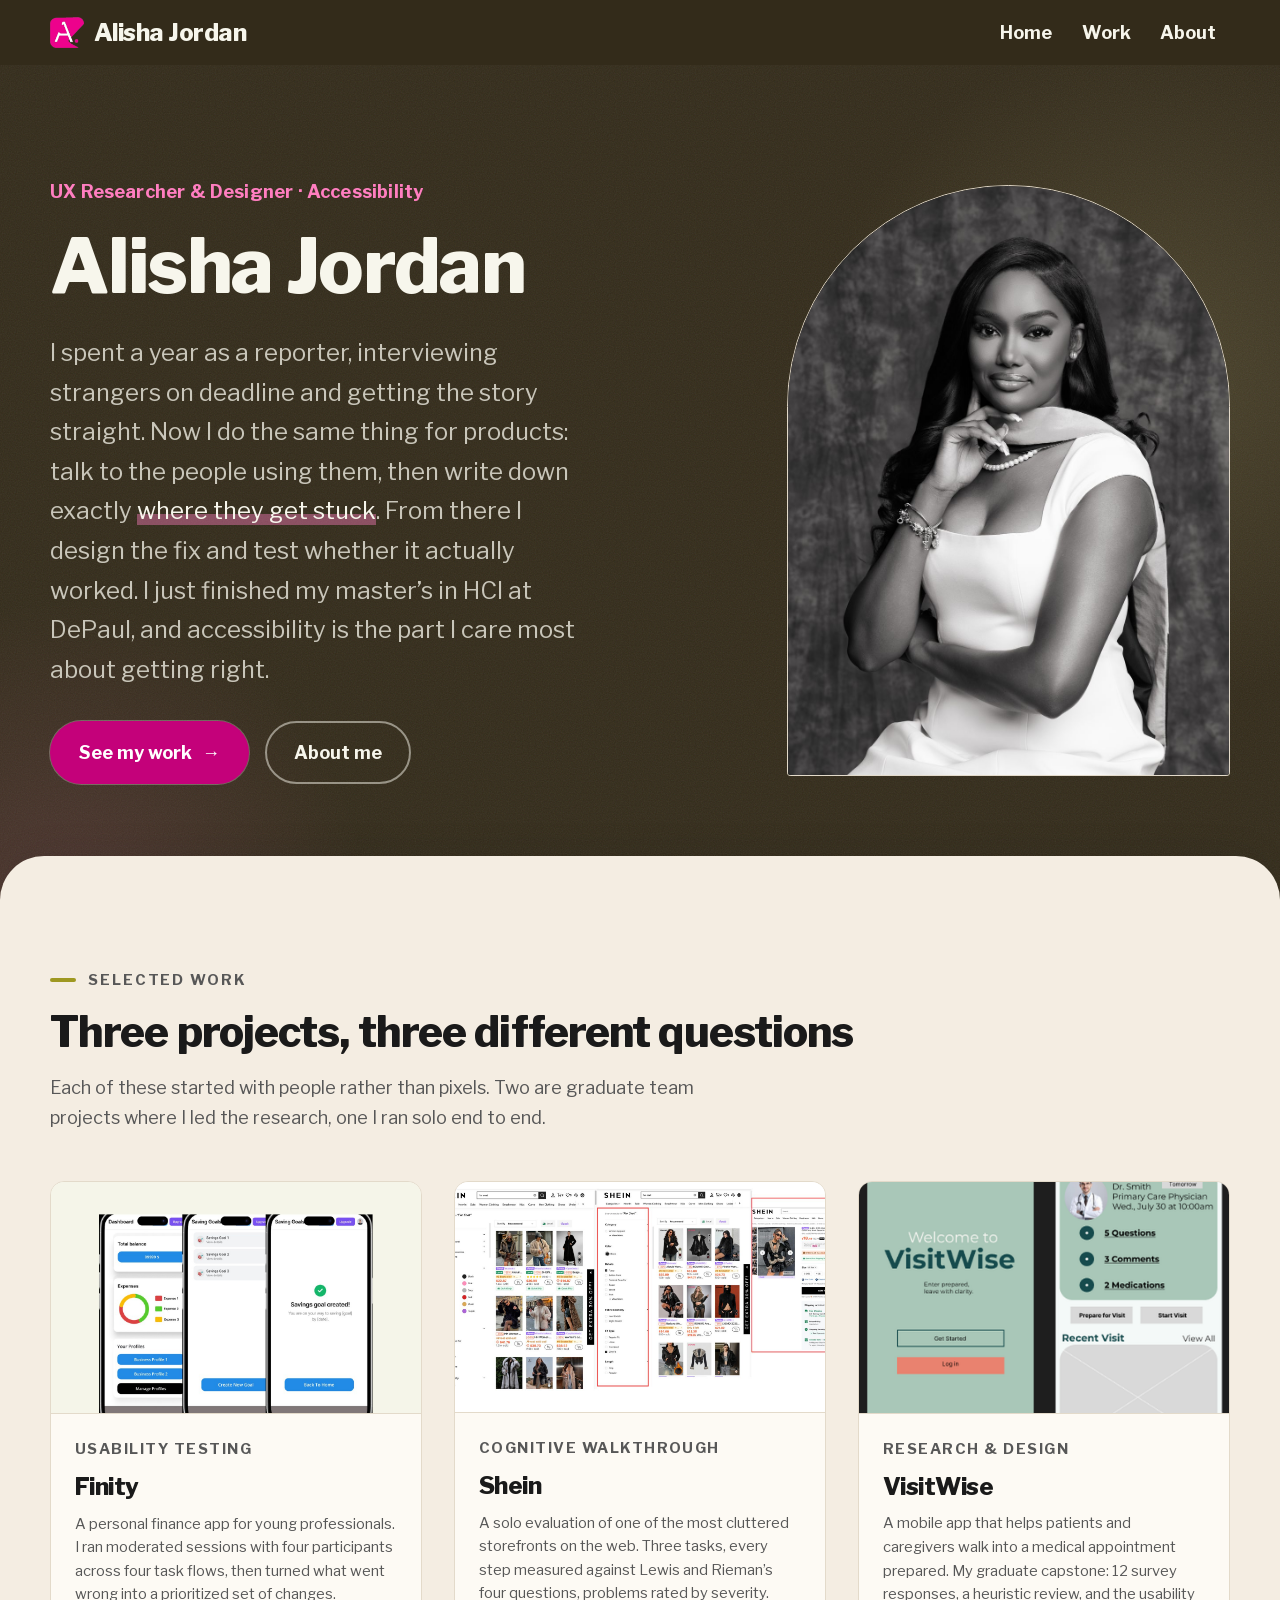
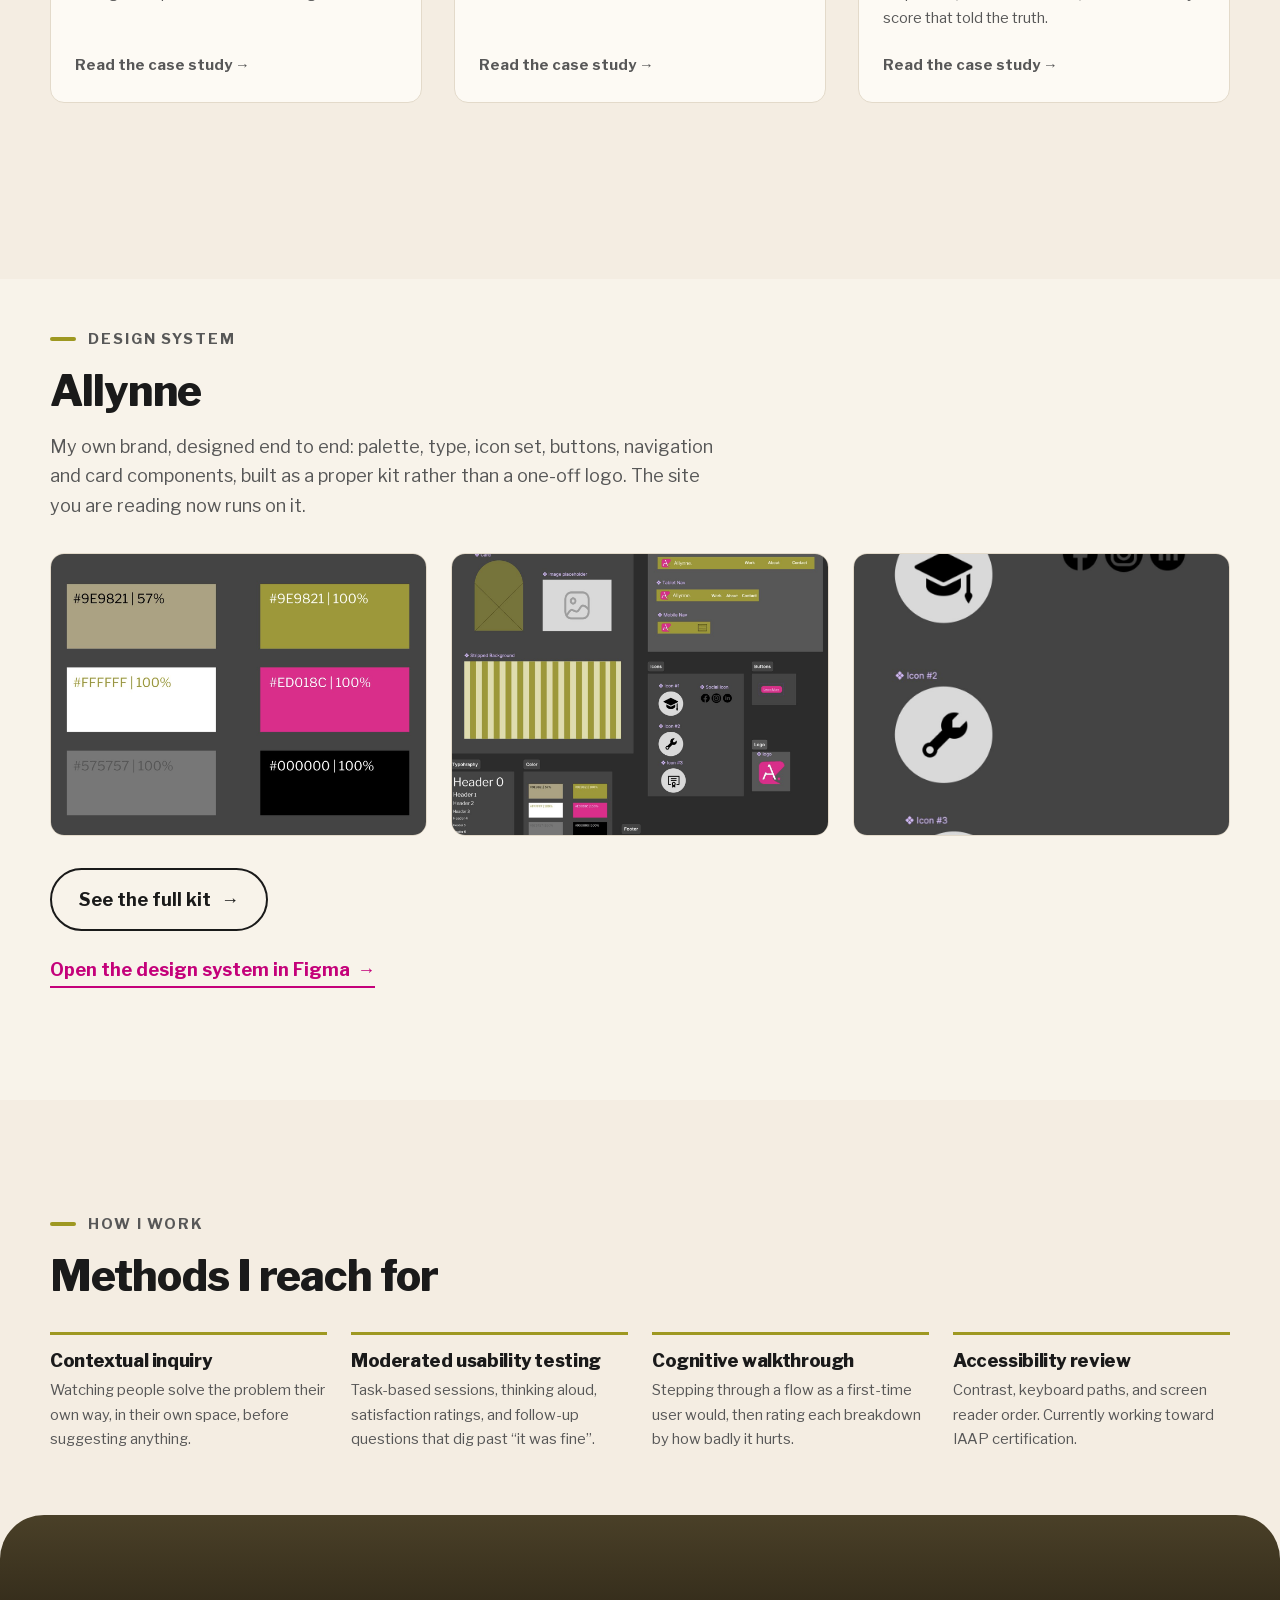
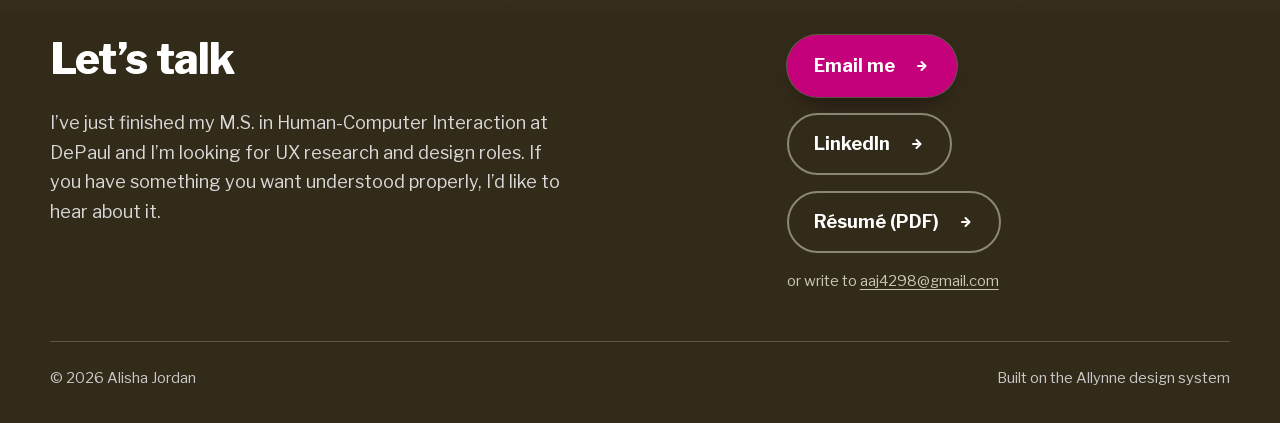
==== commit f6c1b518: "Put the white dress portrait on the home hero Alisha asked for the white dress on the home page. The" ====
--- a/index.html
+++ b/index.html
@@ -63,7 +63,7 @@
 
       <div class="arch hero__portrait rise" style="--d:.32s">
         <img src="assets/img/portrait/hero.jpg" width="1000" height="1333"
-             alt="Alisha Jordan, holding a stack of books that includes Designing with the Mind in Mind and The Associated Press Stylebook.">
+             alt="Alisha Jordan, seated in a white dress, in a black and white studio portrait.">
       </div>
     </div>
   </section>
